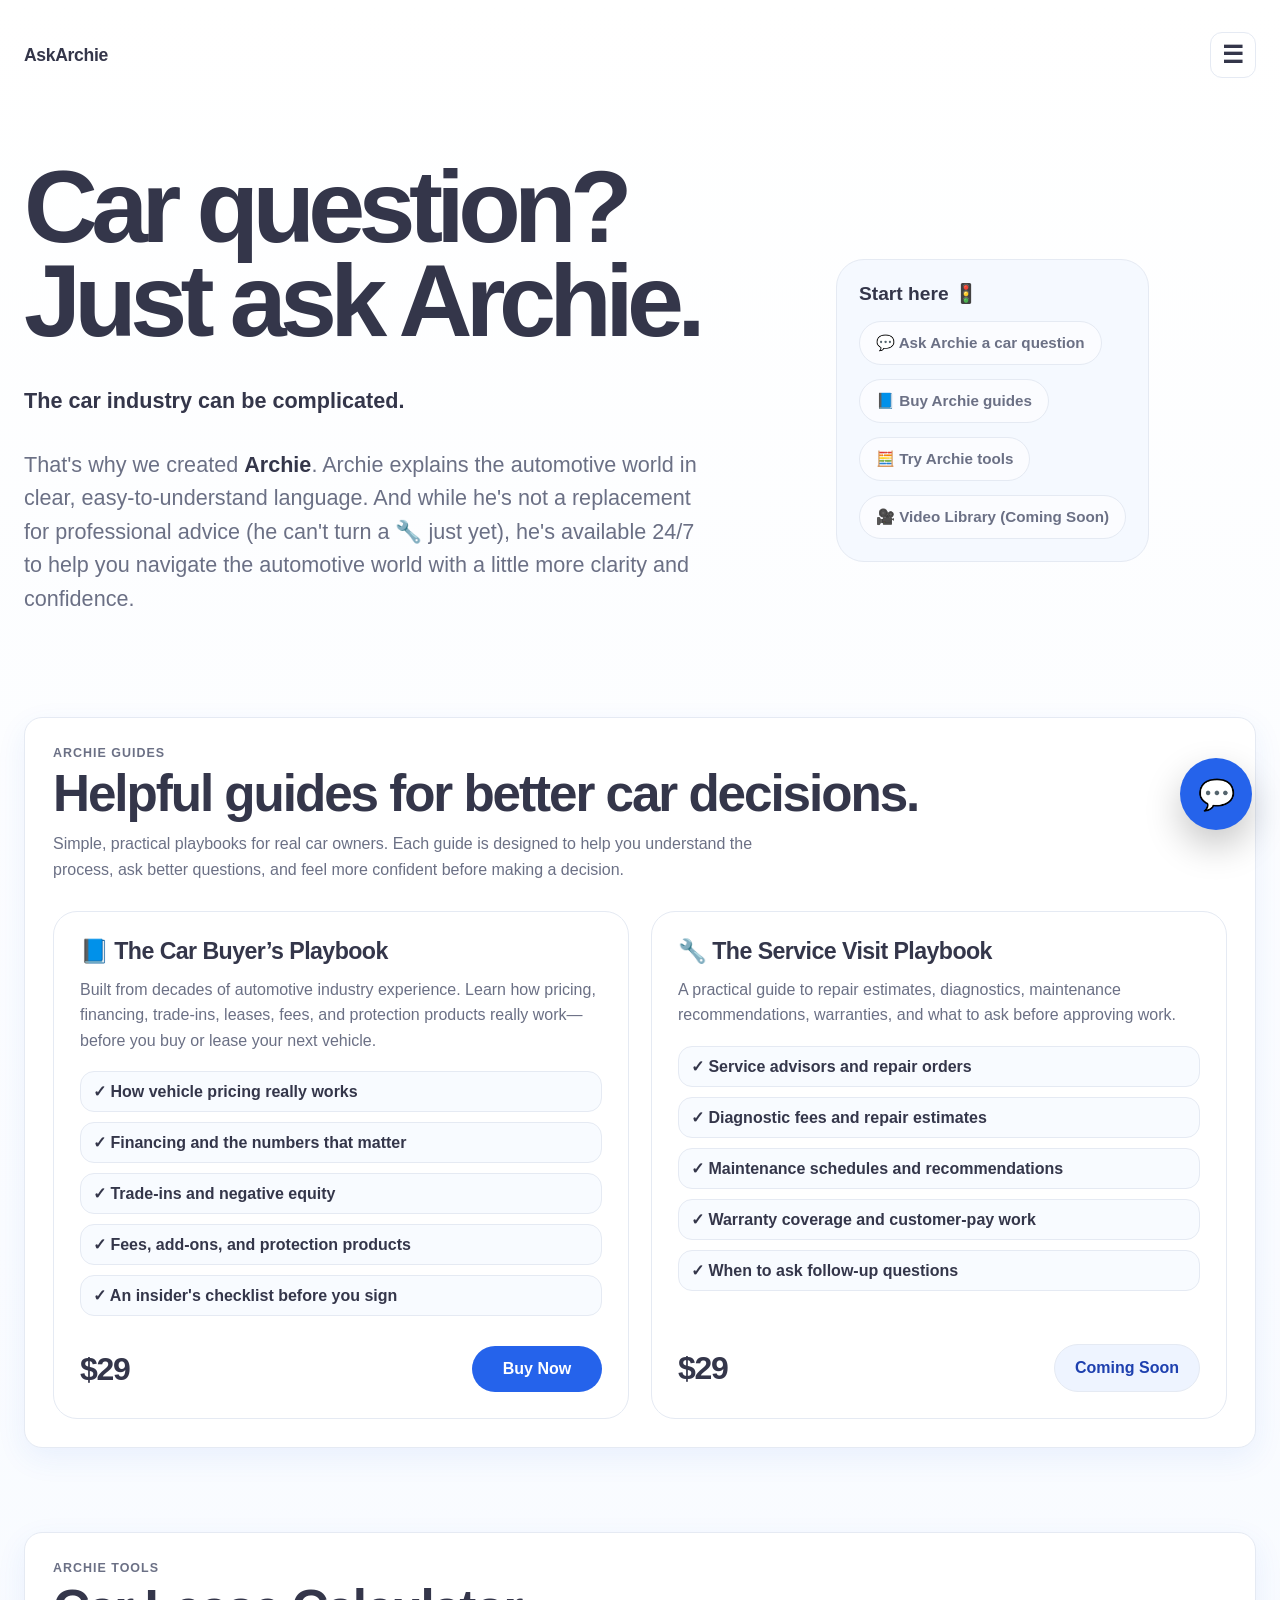
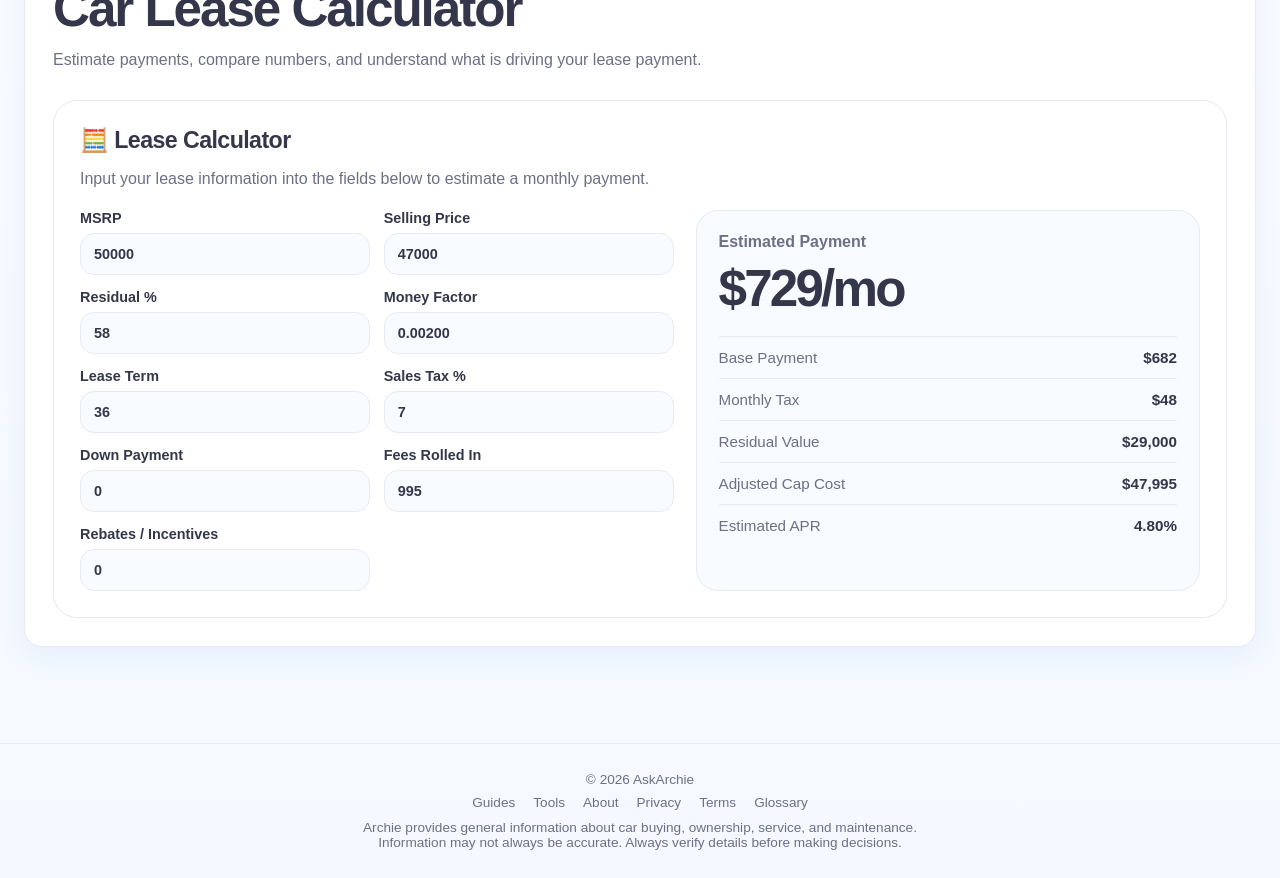
==== Index.html @ 83a1d6bc "Update Index.html removed Archie's opinion about the lease" ====
<!DOCTYPE html>
<html lang="en">
<head>
  <!-- Google tag (gtag.js) -->
  <script async src="https://www.googletagmanager.com/gtag/js?id=G-KPCD6GPLFM"></script>
  <script>
    window.dataLayer = window.dataLayer || [];
    function gtag(){dataLayer.push(arguments);}
    gtag('js', new Date());
    gtag('config', 'G-KPCD6GPLFM');
  </script>

  <meta charset="UTF-8" />
  <meta name="viewport" content="width=device-width, initial-scale=1.0" />

  <title>Ask Archie — Car Questions, Answered Clearly</title>
  <link rel="icon" type="image/png" href="/favicon.png">
  <link rel="apple-touch-icon" href="/favicon.png">

  <meta name="description" content="Ask Archie helps people buy, service, and own cars with more clarity. Plain-English car guides, practical tools, and helpful answers for everyday car owners." />
  <meta name="robots" content="index, follow" />

  <meta property="og:title" content="Car Question? Just ask Archie." />
  <meta property="og:description" content="Car Question? Just ask Archie." />
  <meta property="og:type" content="website" />
  <meta property="og:url" content="https://justaskarchie.com" />
  <meta property="og:image" content="https://justaskarchie.com/archie-avatar.png" />

  <meta name="twitter:card" content="summary_large_image" />

  <script async src="https://pagead2.googlesyndication.com/pagead/js/adsbygoogle.js?client=ca-pub-9681458599196348"
    crossorigin="anonymous"></script>

  <style>
    :root {
      --bg: #F5F9FF;
      --card: #FFFFFF;
      --text: #34364A;
      --muted: #6B7085;
      --line: #E5EAF3;
      --accent: #2563EB;
      --accentText: #FFFFFF;
      --archie-navy: #2563EB;
      --archie-navy-dark: #1E40AF;
      --bubble-gray: #F2F6FC;
      --shadow: 0 10px 30px rgba(37, 99, 235, 0.08);
      --radius: 18px;
      --max: 1380px;
    }

    * {
      box-sizing: border-box;
    }

    html {
      scroll-behavior: smooth;
      min-height: 100%;
    }

    body {
      margin: 0;
      min-height: 100vh;
      display: flex;
      flex-direction: column;
      font-family: -apple-system, BlinkMacSystemFont, "Segoe UI", Roboto, Helvetica, Arial, sans-serif;
      color: var(--text);
      background: linear-gradient(180deg, #ffffff 0%, #F5F9FF 100%);
    }

    main {
      flex: 1;
    }

    .wrap {
      max-width: var(--max);
      margin: 0 auto;
      padding: 24px;
    }

    header {
      position: relative;
      display: flex;
      align-items: center;
      justify-content: space-between;
      padding: 8px 0 28px;
    }

    .brand {
      font-weight: 800;
      font-size: 1.1rem;
      letter-spacing: -0.02em;
    }

    .hamburger {
      border: 1px solid var(--line);
      background: #ffffff;
      color: var(--text);
      width: 46px;
      height: 46px;
      border-radius: 12px;
      font-size: 24px;
      font-weight: 700;
      cursor: pointer;
      display: flex;
      align-items: center;
      justify-content: center;
      padding: 0;
    }

    .hamburger:hover {
      background: #F2F6FC;
    }

    .mobile-menu {
      position: absolute;
      top: 64px;
      right: 0;
      background: #ffffff;
      border: 1px solid var(--line);
      border-radius: 18px;
      box-shadow: var(--shadow);
      padding: 10px;
      min-width: 210px;
      display: none;
      z-index: 1000;
    }

    .mobile-menu.open {
      display: grid;
      gap: 4px;
    }

    .mobile-menu a,
    .mobile-menu button {
      text-decoration: none;
      color: var(--text);
      padding: 12px 14px;
      border-radius: 12px;
      font-weight: 700;
      background: transparent;
      border: none;
      text-align: left;
      cursor: pointer;
      font: inherit;
    }

    .mobile-menu a:hover,
    .mobile-menu button:hover {
      background: #F2F6FC;
      transform: none;
    }

    .hero {
      display: grid;
      grid-template-columns: 1fr 420px;
      gap: 80px;
      align-items: start;
      padding: 54px 0 72px;
    }

    .hero-copy {
      max-width: 980px;
      display: flex;
      flex-direction: column;
      gap: 12px;
    }

    .hero-copy h1 {
      font-size: clamp(3.2rem, 8vw, 6.8rem);
      line-height: 0.92;
      letter-spacing: -0.065em;
      margin: 0 0 24px;
    }

    .hero-copy p {
      font-size: clamp(1.05rem, 2vw, 1.35rem);
      line-height: 1.55;
      color: var(--muted);
      max-width: 690px;
      margin: 0 0 18px;
    }

    .hero-copy strong {
      color: var(--text);
    }

    .hero-action-card {
      margin-top: 28px;
      padding: 22px;
      border: 1px solid var(--line);
      border-radius: 28px;
      background: #F5F9FF;
      width: fit-content;
      max-width: 100%;
      align-self: center;
    }

    .hero-actions-title {
      margin: 0 0 16px;
      font-size: 1.2rem;
      font-weight: 700;
      color: var(--text);
    }

    .hero-actions {
      display: flex;
      flex-direction: column;
      gap: 14px;
      align-items: flex-start;
    }

    .hero-note {
      margin-top: 0;
      display: inline-flex;
      align-items: center;
      gap: 10px;
      padding: 12px 16px;
      border: 1px solid var(--line);
      border-radius: 999px;
      background: rgba(255,255,255,0.6);
      color: var(--muted);
      font-weight: 700;
      font-size: 0.95rem;
      text-decoration: none;
      width: fit-content;
      max-width: 100%;
    }

    .hero-note:hover {
      transform: translateY(-1px);
    }

    button {
      appearance: none;
      border: none;
      border-radius: 999px;
      padding: 14px 20px;
      font: inherit;
      font-weight: 700;
      cursor: pointer;
      transition: transform 0.15s ease, opacity 0.15s ease;
    }

    button:hover {
      transform: translateY(-1px);
    }

    button:disabled {
      opacity: 0.6;
      cursor: not-allowed;
      transform: none;
    }

    input,
    textarea {
      font: inherit;
    }

    .primary {
      background: var(--accent);
      color: var(--accentText);
    }

    .card {
      background: var(--card);
      border: 1px solid var(--line);
      border-radius: var(--radius);
      box-shadow: var(--shadow);
    }

    .guides-section,
    .tools-section {
      scroll-margin-top: 28px;
      padding: 12px 0 72px;
    }

    .guides-card,
    .tools-card {
      padding: 28px;
    }

    .section-header {
      margin-bottom: 28px;
    }

    .eyebrow {
      font-size: 0.78rem;
      font-weight: 800;
      letter-spacing: 0.08em;
      text-transform: uppercase;
      color: var(--muted);
      margin: 0 0 8px;
    }

    .section-title {
      font-size: clamp(2rem, 4vw, 3.2rem);
      line-height: 1;
      letter-spacing: -0.04em;
      margin: 0 0 12px;
    }

    .section-subtitle {
      color: var(--muted);
      line-height: 1.6;
      max-width: 760px;
      margin: 0;
    }

    .guide-grid {
      display: grid;
      grid-template-columns: repeat(2, minmax(0, 1fr));
      gap: 22px;
    }

    .guide-card {
      border: 1px solid var(--line);
      border-radius: 24px;
      padding: 26px;
      background: #ffffff;
      display: flex;
      flex-direction: column;
      min-height: 100%;
    }

    .guide-card h3 {
      margin: 0 0 12px;
      font-size: 1.45rem;
      letter-spacing: -0.025em;
    }

    .guide-card p {
      color: var(--muted);
      line-height: 1.6;
      margin: 0 0 18px;
    }

    .guide-card ul {
      list-style: none;
      padding: 0;
      margin: 0 0 22px;
      display: grid;
      gap: 10px;
      color: var(--text);
      font-weight: 650;
    }

    .guide-card li {
      background: #F8FBFF;
      border: 1px solid var(--line);
      border-radius: 14px;
      padding: 10px 12px;
    }

    .guide-footer {
      margin-top: auto;
      display: flex;
      align-items: center;
      justify-content: space-between;
      gap: 16px;
      flex-wrap: wrap;
      padding-top: 8px;
    }

    .guide-price {
      font-size: 2rem;
      font-weight: 900;
      letter-spacing: -0.04em;
      color: var(--text);
    }

    .guide-button {
      display: inline-flex;
      align-items: center;
      justify-content: center;
      text-decoration: none;
      padding: 14px 20px;
      border-radius: 999px;
      font-weight: 800;
      background: var(--accent);
      color: #ffffff;
      min-width: 130px;
    }

    .guide-button.secondary {
      background: #EEF4FF;
      color: var(--archie-navy-dark);
      border: 1px solid var(--line);
    }

.tools-grid {
  display: grid;
  grid-template-columns: 1fr;
  gap: 24px;
  align-items: stretch;
}

    .calculator-card,
    .tool-list-card {
      border: 1px solid var(--line);
      border-radius: 24px;
      background: #ffffff;
      padding: 26px;
    }

    .calculator-card h3,
    .tool-list-card h3 {
      margin: 0 0 12px;
      font-size: 1.45rem;
      letter-spacing: -0.025em;
    }

    .calculator-card p,
    .tool-list-card p {
      color: var(--muted);
      line-height: 1.6;
      margin: 0 0 18px;
    }

    .lease-calculator-layout {
      display: grid;
      grid-template-columns: 1fr 0.85fr;
      gap: 22px;
    }

    .lease-inputs {
      display: grid;
      grid-template-columns: repeat(2, minmax(0, 1fr));
      gap: 14px;
    }

    .lease-inputs label {
      font-size: 0.9rem;
      font-weight: 750;
      color: var(--text);
    }

    .lease-inputs input {
      width: 100%;
      margin-top: 7px;
      padding: 12px 13px;
      border: 1px solid var(--line);
      border-radius: 14px;
      color: var(--text);
      background: #F8FBFF;
      outline: none;
    }

    .lease-inputs input:focus {
      border-color: var(--accent);
      background: #ffffff;
    }

    .calculate-button {
      grid-column: span 2;
      background: var(--accent);
      color: #ffffff;
      margin-top: 4px;
    }

    .lease-results {
      border: 1px solid var(--line);
      border-radius: 22px;
      background: #F8FBFF;
      padding: 22px;
      display: flex;
      flex-direction: column;
    }

    .lease-results h4 {
      margin: 0 0 8px;
      font-size: 1rem;
      color: var(--muted);
    }

    .big-number {
      font-size: clamp(2.2rem, 4vw, 3.4rem);
      font-weight: 900;
      letter-spacing: -0.055em;
      color: var(--text);
      margin-bottom: 18px;
    }

    .result-row {
      display: flex;
      justify-content: space-between;
      gap: 16px;
      border-top: 1px solid var(--line);
      padding: 12px 0;
      color: var(--muted);
      font-size: 0.95rem;
    }

    .result-row strong {
      color: var(--text);
      white-space: nowrap;
    }

    .archie-take {
      margin-top: auto;
      padding: 16px;
      border-radius: 18px;
      background: #EEF4FF;
      color: var(--archie-navy-dark);
      line-height: 1.5;
      font-size: 0.95rem;
    }

    .tool-list {
      display: grid;
      gap: 12px;
      margin-top: 18px;
    }

    .tool-item {
      border: 1px solid var(--line);
      background: #F8FBFF;
      border-radius: 16px;
      padding: 14px 16px;
    }

    .tool-item strong {
      display: block;
      margin-bottom: 4px;
    }

    .tool-item span {
      color: var(--muted);
      font-size: 0.92rem;
    }

    .chat-bubble {
      position: fixed;
      right: 28px;
      bottom: 70px;
      width: 72px;
      height: 72px;
      border-radius: 50%;
      background: var(--archie-navy);
      color: #ffffff;
      font-size: 30px;
      box-shadow: 0 16px 36px rgba(0,0,0,0.22);
      z-index: 900;
      display: flex;
      align-items: center;
      justify-content: center;
      padding: 0;
    }

    .chat-bubble:hover {
      transform: translateY(-3px);
    }

    .chat-shell {
      position: fixed;
      right: 28px;
      bottom: 112px;
      width: min(420px, calc(100vw - 36px));
      height: min(560px, calc(100vh - 140px));
      background: #ffffff;
      border-radius: 28px;
      box-shadow: 0 24px 70px rgba(0,0,0,0.26);
      border: 1px solid rgba(0,0,0,0.08);
      overflow: hidden;
      display: none;
      flex-direction: column;
      z-index: 1000;
    }

    .chat-shell.open {
      display: flex;
    }

    .chat-header {
      background: var(--archie-navy);
      color: #ffffff;
      padding: 22px;
      display: flex;
      align-items: center;
      gap: 14px;
    }

    .chat-avatar {
      width: 46px;
      height: 46px;
      border-radius: 50%;
      background: #ffffff;
      color: #000000;
      display: flex;
      align-items: center;
      justify-content: center;
      font-weight: 900;
      font-size: 1.35rem;
      flex-shrink: 0;
      overflow: hidden;
    }

    .chat-avatar img {
      width: 100%;
      height: 100%;
      object-fit: cover;
    }

    .chat-title-wrap {
      flex: 1;
      min-width: 0;
    }

    .chat-title {
      font-size: 1.05rem;
      font-weight: 800;
      line-height: 1.2;
    }

    .chat-subtitle {
      font-size: 0.82rem;
      color: rgba(255,255,255,0.72);
      margin-top: 2px;
    }

    .chat-close {
      width: 38px;
      height: 38px;
      padding: 0;
      border-radius: 50%;
      background: transparent;
      color: rgba(255,255,255,0.76);
      font-size: 28px;
      line-height: 1;
    }

    .chat-close:hover {
      background: rgba(255,255,255,0.1);
      transform: none;
    }

    .chat-messages {
      flex: 1;
      padding: 22px;
      overflow-y: auto;
      background: #ffffff;
      display: flex;
      flex-direction: column;
      gap: 12px;
    }

    .message {
      max-width: 86%;
      padding: 13px 16px;
      border-radius: 22px;
      line-height: 1.45;
      font-size: 0.98rem;
      white-space: pre-wrap;
      word-wrap: break-word;
    }

    .message.archie {
      align-self: flex-start;
      background: var(--bubble-gray);
      color: #27272a;
      border-bottom-left-radius: 8px;
      text-align: left;
    }

    .message.user {
      align-self: flex-end;
      background: var(--accent);
      color: #ffffff;
      border-bottom-right-radius: 8px;
    }

    .typing {
      display: inline-flex;
      gap: 4px;
      align-items: center;
    }

    .typing span {
      width: 7px;
      height: 7px;
      border-radius: 50%;
      background: #8a8a8a;
      display: inline-block;
      animation: typing 1s infinite ease-in-out;
    }

    .typing span:nth-child(2) {
      animation-delay: 0.15s;
    }

    .typing span:nth-child(3) {
      animation-delay: 0.3s;
    }

    @keyframes typing {
      0%, 80%, 100% {
        opacity: 0.35;
        transform: translateY(0);
      }
      40% {
        opacity: 1;
        transform: translateY(-3px);
      }
    }

    .chat-disclaimer {
      margin: 0 18px 10px;
      padding: 11px 14px;
      border-radius: 16px;
      background: #f7f7f8;
      color: var(--muted);
      font-size: 0.82rem;
      line-height: 1.35;
    }

    .chat-composer {
      padding: 0 18px 18px;
      background: #ffffff;
    }

    .chat-input-wrap {
      display: flex;
      align-items: center;
      gap: 10px;
      min-height: 58px;
      border: 1px solid var(--line);
      border-radius: 999px;
      padding: 8px 8px 8px 18px;
      box-shadow: 0 4px 16px rgba(0,0,0,0.08);
    }

    .chat-input-wrap input {
      border: none;
      outline: none;
      flex: 1;
      min-width: 0;
      font-size: 1rem;
      color: var(--text);
    }

    .chat-input-wrap input::placeholder {
      color: #9ca3af;
    }

    .send-btn {
      width: 44px;
      height: 44px;
      padding: 0;
      background: var(--archie-navy);
      color: #ffffff;
      border-radius: 50%;
      flex-shrink: 0;
      display: flex;
      align-items: center;
      justify-content: center;
      font-size: 20px;
    }

    .send-btn:hover {
      transform: none;
      opacity: 0.9;
    }

    .footer {
      margin-top: auto;
      padding: 28px 24px;
      border-top: 1px solid var(--line);
      text-align: center;
      font-size: 0.85rem;
      color: var(--muted);
    }

    .footer-links {
      margin-top: 8px;
      display: flex;
      justify-content: center;
      gap: 18px;
      flex-wrap: wrap;
    }

    .footer-links a,
    .footer-links button {
      color: var(--muted);
      text-decoration: none;
      background: transparent;
      border: none;
      padding: 0;
      font: inherit;
      cursor: pointer;
    }

    .footer-links a:hover,
    .footer-links button:hover {
      text-decoration: underline;
      transform: none;
    }

    @media (max-width: 1100px) {
      .tools-grid,
      .lease-calculator-layout {
        grid-template-columns: 1fr;
      }
    }

    @media (max-width: 900px) {
      .hero {
        display: block;
      }

      .guide-grid {
        grid-template-columns: 1fr;
      }
    }

    @media (max-width: 640px) {
      .wrap {
        padding: 18px;
      }

      .hero {
        padding: 34px 0 54px;
      }

      .hero-copy h1 {
        max-width: 100%;
      }

      .hero-note {
        border-radius: 18px;
        align-items: flex-start;
      }

      .hero-action-card {
        width: 100%;
      }

      .mobile-menu {
        right: 0;
        left: auto;
        width: min(240px, calc(100vw - 36px));
      }

      .lease-inputs {
        grid-template-columns: 1fr;
      }

      .calculate-button {
        grid-column: span 1;
      }

      .chat-bubble {
        right: 18px;
        bottom: 70px;
        width: 64px;
        height: 64px;
        font-size: 28px;
      }

      .chat-shell {
        right: 0;
        bottom: 0;
        width: 100vw;
        height: 100dvh;
        max-height: none;
        border-radius: 0;
        border: none;
      }

      .chat-header {
        padding-top: max(18px, env(safe-area-inset-top));
      }

      .message {
        max-width: 90%;
      }

      .guides-card,
      .tools-card {
        padding: 22px;
      }

      .guide-footer {
        align-items: stretch;
      }

      .guide-button {
        width: 100%;
      }
    }
  </style>
</head>

<body>
  <main>
    <div class="wrap">
      <header>
        <div class="brand">AskArchie</div>

        <button class="hamburger" id="hamburgerBtn" type="button" aria-label="Open menu" aria-expanded="false">
          ☰
        </button>

        <nav class="mobile-menu" id="mobileMenu" aria-label="Main menu">
          <button id="guidesMenuBtn" type="button">Guides</button>
          <button id="toolsMenuBtn" type="button">Tools</button>
          <a href="/about.html">About</a>
          <a href="/glossary.html">Glossary</a>
        </nav>
      </header>

      <section class="hero">
        <div class="hero-copy">
          <h1>Car question?<br />Just ask Archie.</h1>

          <p>
            <strong>The car industry can be complicated.</strong>
          </p>

          <p>
            That's why we created <strong>Archie</strong>. Archie explains the automotive world in clear, easy-to-understand language. And while he's not a replacement for professional advice (he can't turn a 🔧 just yet), he's available 24/7 to help you navigate the automotive world with a little more clarity and confidence.
          </p>
        </div>

        <div class="hero-action-card">
          <p class="hero-actions-title">
            <strong>Start here</strong> 🚦
          </p>

          <div class="hero-actions">
            <button class="hero-note" id="heroChatBtn" type="button">
              💬 Ask Archie a car question
            </button>

            <button class="hero-note" id="heroGuidesBtn" type="button">
              📘 Buy Archie guides
            </button>

            <button class="hero-note" id="heroToolsBtn" type="button">
              🧮 Try Archie tools
            </button>

            <button class="hero-note" type="button">
              🎥 Video Library (Coming Soon)
            </button>
          </div>
        </div>
      </section>

      <section class="guides-section" id="guides">
        <div class="card guides-card">
          <div class="section-header">
            <p class="eyebrow">Archie Guides</p>

            <h2 class="section-title">Helpful guides for better car decisions.</h2>

            <p class="section-subtitle">
              Simple, practical playbooks for real car owners. Each guide is designed to help you understand the process, ask better questions, and feel more confident before making a decision.
            </p>
          </div>

          <div class="guide-grid">
            <article class="guide-card">
              <h3>📘 The Car Buyer’s Playbook</h3>

              <p>
                Built from decades of automotive industry experience. Learn how pricing, financing, trade-ins, leases, fees, and protection products really work—before you buy or lease your next vehicle.
              </p>

              <ul>
                <li>✓ How vehicle pricing really works</li>
                <li>✓ Financing and the numbers that matter</li>
                <li>✓ Trade-ins and negative equity</li>
                <li>✓ Fees, add-ons, and protection products</li>
                <li>✓ An insider's checklist before you sign</li>
              </ul>

              <div class="guide-footer">
                <span class="guide-price">$29</span>
                <a href="#" class="guide-button">Buy Now</a>
              </div>
            </article>

            <article class="guide-card">
              <h3>🔧 The Service Visit Playbook</h3>

              <p>
                A practical guide to repair estimates, diagnostics, maintenance recommendations, warranties, and what to ask before approving work.
              </p>

              <ul>
                <li>✓ Service advisors and repair orders</li>
                <li>✓ Diagnostic fees and repair estimates</li>
                <li>✓ Maintenance schedules and recommendations</li>
                <li>✓ Warranty coverage and customer-pay work</li>
                <li>✓ When to ask follow-up questions</li>
              </ul>

              <div class="guide-footer">
                <span class="guide-price">$29</span>
                <a href="#" class="guide-button secondary">Coming Soon</a>
              </div>
            </article>
          </div>
        </div>
      </section>

      <section class="tools-section" id="tools">
        <div class="card tools-card">
          <div class="section-header">
            <p class="eyebrow">Archie Tools</p>

            <h2 class="section-title">Car Lease Calculator</h2>

            <p class="section-subtitle">
              Estimate payments, compare numbers, and understand what is driving your lease payment.
            </p>
          </div>

          <div class="tools-grid">
            <article class="calculator-card">
              <h3>🧮 Lease Calculator</h3>

              <p>
                Input your lease information into the fields below to estimate a monthly payment.
              </p>

              <div class="lease-calculator-layout">
                <div class="lease-inputs">
                  <label>
                    MSRP
                    <input id="msrp" type="number" value="50000">
                  </label>

                  <label>
                    Selling Price
                    <input id="sellingPrice" type="number" value="47000">
                  </label>

                  <label>
                    Residual %
                    <input id="residualPercent" type="number" value="58">
                  </label>

                  <label>
                    Money Factor
                    <input id="moneyFactor" type="number" step="0.00001" value="0.00200">
                  </label>

                  <label>
                    Lease Term
                    <input id="term" type="number" value="36">
                  </label>

                  <label>
                    Sales Tax %
                    <input id="taxRate" type="number" step="0.01" value="7">
                  </label>

                  <label>
                    Down Payment
                    <input id="downPayment" type="number" value="0">
                  </label>

                  <label>
                    Fees Rolled In
                    <input id="fees" type="number" value="995">
                  </label>

                  <label>
                    Rebates / Incentives
                    <input id="rebates" type="number" value="0">
                  </label>

                </div>

                <div class="lease-results">
                  <h4>Estimated Payment</h4>

                  <div class="big-number" id="monthlyPayment">$0/mo</div>

                  <div class="result-row">
                    <span>Base Payment</span>
                    <strong id="basePayment">$0</strong>
                  </div>

                  <div class="result-row">
                    <span>Monthly Tax</span>
                    <strong id="monthlyTax">$0</strong>
                  </div>

                  <div class="result-row">
                    <span>Residual Value</span>
                    <strong id="residualValue">$0</strong>
                  </div>

                  <div class="result-row">
                    <span>Adjusted Cap Cost</span>
                    <strong id="capCost">$0</strong>
                  </div>

                  <div class="result-row">
                    <span>Estimated APR</span>
                    <strong id="estimatedApr">0%</strong>
                  </div>

                
              </div>
</article>

          </div>
        </div>
      </section>
    </div>
  </main>

  <button class="chat-bubble" id="chatBubbleBtn" type="button" aria-label="Ask Archie">
    💬
  </button>

  <section class="chat-shell" id="chatShell" aria-hidden="true" aria-label="Ask Archie chat">
    <div class="chat-header">
      <div class="chat-avatar">
        <img src="/archie-avatar.png" alt="Archie">
      </div>

      <div class="chat-title-wrap">
        <div class="chat-title">Ask Archie</div>
        <div class="chat-subtitle">Car questions, answered clearly.</div>
      </div>

      <button class="chat-close" id="closeChatBtn" type="button" aria-label="Close chat">×</button>
    </div>

    <div class="chat-messages" id="chatMessages">
      <div class="message archie">
        👋 Hey, I’m Archie. How can I help?
      </div>
    </div>

    <div class="chat-disclaimer">
      Archie provides general information and can make mistakes. Check important details before making decisions.
    </div>

    <div class="chat-composer">
      <div class="chat-input-wrap">
        <input id="archieQuestion" type="text" placeholder="Ask me anything about cars..." autocomplete="off" />
        <button class="send-btn" id="archieAskBtn" type="button" aria-label="Send message">➜</button>
      </div>
    </div>
  </section>

  <footer class="footer">
    <div>© 2026 AskArchie</div>

    <div class="footer-links">
      <button id="footerGuidesBtn" type="button">Guides</button>
      <button id="footerToolsBtn" type="button">Tools</button>
      <a href="/about.html">About</a>
      <a href="/privacy.html">Privacy</a>
      <a href="/terms.html">Terms</a>
      <a href="/glossary.html">Glossary</a>
    </div>

    <div style="margin-top:10px; max-width:600px; margin-left:auto; margin-right:auto;">
      Archie provides general information about car buying, ownership, service, and maintenance.
      Information may not always be accurate. Always verify details before making decisions.
    </div>
  </footer>

  <script>
    const hamburgerBtn = document.getElementById('hamburgerBtn');
    const mobileMenu = document.getElementById('mobileMenu');

    const guidesMenuBtn = document.getElementById('guidesMenuBtn');
    const toolsMenuBtn = document.getElementById('toolsMenuBtn');
    const heroGuidesBtn = document.getElementById('heroGuidesBtn');
    const heroToolsBtn = document.getElementById('heroToolsBtn');
    const heroChatBtn = document.getElementById('heroChatBtn');
    const footerGuidesBtn = document.getElementById('footerGuidesBtn');
    const footerToolsBtn = document.getElementById('footerToolsBtn');

    const chatBubbleBtn = document.getElementById('chatBubbleBtn');
    const chatShell = document.getElementById('chatShell');
    const closeChatBtn = document.getElementById('closeChatBtn');
    const chatMessages = document.getElementById('chatMessages');
    const archieQuestion = document.getElementById('archieQuestion');
    const archieAskBtn = document.getElementById('archieAskBtn');

    const guidesSection = document.getElementById('guides');
    const toolsSection = document.getElementById('tools');

    let conversation = [];

    function openChat() {
      chatShell.classList.add('open');
      chatShell.setAttribute('aria-hidden', 'false');
      closeMobileMenu();
      setTimeout(() => archieQuestion.focus(), 100);
    }

    function closeChat() {
      chatShell.classList.remove('open');
      chatShell.setAttribute('aria-hidden', 'true');
    }

    function closeMobileMenu() {
      mobileMenu.classList.remove('open');
      hamburgerBtn.setAttribute('aria-expanded', 'false');
    }

    function showGuides() {
      closeMobileMenu();
      setTimeout(() => {
        guidesSection.scrollIntoView({ behavior: 'smooth', block: 'start' });
      }, 50);
    }

    function showTools() {
      closeMobileMenu();
      setTimeout(() => {
        toolsSection.scrollIntoView({ behavior: 'smooth', block: 'start' });
      }, 50);
    }

    function addMessage(sender, text) {
      const message = document.createElement('div');
      message.className = `message ${sender}`;
      message.textContent = text;
      chatMessages.appendChild(message);
      chatMessages.scrollTop = chatMessages.scrollHeight;
      return message;
    }

    function addTypingMessage() {
      const message = document.createElement('div');
      message.className = 'message archie';
      message.innerHTML = `
        <span class="typing" aria-label="Archie is typing">
          <span></span><span></span><span></span>
        </span>
      `;
      chatMessages.appendChild(message);
      chatMessages.scrollTop = chatMessages.scrollHeight;
      return message;
    }

    hamburgerBtn.addEventListener('click', () => {
      const isOpen = mobileMenu.classList.toggle('open');
      hamburgerBtn.setAttribute('aria-expanded', isOpen ? 'true' : 'false');
    });

    guidesMenuBtn.addEventListener('click', showGuides);
    toolsMenuBtn.addEventListener('click', showTools);
    heroGuidesBtn.addEventListener('click', showGuides);
    heroToolsBtn.addEventListener('click', showTools);
    footerGuidesBtn.addEventListener('click', showGuides);
    footerToolsBtn.addEventListener('click', showTools);

    heroChatBtn.addEventListener('click', openChat);
    chatBubbleBtn.addEventListener('click', openChat);
    closeChatBtn.addEventListener('click', closeChat);

    mobileMenu.querySelectorAll('a').forEach((link) => {
      link.addEventListener('click', closeMobileMenu);
    });

    document.addEventListener('click', (e) => {
      const clickedInsideMenu = mobileMenu.contains(e.target);
      const clickedHamburger = hamburgerBtn.contains(e.target);
      const clickedInsideChat = chatShell.contains(e.target);
      const clickedChatBubble = chatBubbleBtn.contains(e.target);

      if (!clickedInsideMenu && !clickedHamburger) {
        closeMobileMenu();
      }

      if (!clickedInsideChat && !clickedChatBubble && chatShell.classList.contains('open')) {
        closeChat();
      }
    });

    document.addEventListener('keydown', (e) => {
      if (e.key === 'Escape') {
        closeMobileMenu();
        closeChat();
      }
    });

    async function askArchie() {
      const question = archieQuestion.value.trim();

      if (!question) return;

      archieQuestion.value = '';
      archieAskBtn.disabled = true;

      addMessage('user', question);
      const typingMessage = addTypingMessage();

      try {
        const messages = conversation.length === 0
          ? [{ role: 'user', content: question }]
          : [...conversation, { role: 'user', content: question }];

        const response = await fetch('/.netlify/functions/analyze-deal', {
          method: 'POST',
          headers: { 'Content-Type': 'application/json' },
          body: JSON.stringify({ messages })
        });

        if (!response.ok) {
          throw new Error('Request failed');
        }

        const data = await response.json();
        const reply = data.reply || 'No response returned.';

        typingMessage.textContent = reply;

        conversation.push({ role: 'user', content: question });
        conversation.push({ role: 'assistant', content: reply });

        chatMessages.scrollTop = chatMessages.scrollHeight;
      } catch (error) {
        typingMessage.textContent = 'Archie is wired into the interface, but the backend response failed. Check that your Netlify function is deployed and your OpenAI key is set.';
      } finally {
        archieAskBtn.disabled = false;
        archieQuestion.focus();
      }
    }

    archieAskBtn.addEventListener('click', askArchie);

    archieQuestion.addEventListener('keydown', async (e) => {
      if (e.key === 'Enter') {
        e.preventDefault();
        await askArchie();
      }
    });

    function money(value) {
      return value.toLocaleString("en-US", {
        style: "currency",
        currency: "USD",
        maximumFractionDigits: 0
      });
    }

    function calculateLease() {
      const msrp = Number(document.getElementById("msrp").value) || 0;
      const sellingPrice = Number(document.getElementById("sellingPrice").value) || 0;
      const residualPercent = Number(document.getElementById("residualPercent").value) || 0;
      const moneyFactor = Number(document.getElementById("moneyFactor").value) || 0;
      const term = Number(document.getElementById("term").value) || 36;
      const taxRate = Number(document.getElementById("taxRate").value) / 100 || 0;
      const downPayment = Number(document.getElementById("downPayment").value) || 0;
      const fees = Number(document.getElementById("fees").value) || 0;
      const rebates = Number(document.getElementById("rebates").value) || 0;

      const residualValue = msrp * (residualPercent / 100);
      const adjustedCapCost = sellingPrice + fees - rebates - downPayment;

      const depreciationCharge = (adjustedCapCost - residualValue) / term;
      const financeCharge = (adjustedCapCost + residualValue) * moneyFactor;
      const basePayment = depreciationCharge + financeCharge;
      const monthlyTax = basePayment * taxRate;
      const monthlyPayment = basePayment + monthlyTax;
      const effectiveApr = moneyFactor * 2400;

      document.getElementById("monthlyPayment").textContent = money(monthlyPayment) + "/mo";
      document.getElementById("basePayment").textContent = money(basePayment);
      document.getElementById("monthlyTax").textContent = money(monthlyTax);
      document.getElementById("residualValue").textContent = money(residualValue);
      document.getElementById("capCost").textContent = money(adjustedCapCost);
      document.getElementById("estimatedApr").textContent = effectiveApr.toFixed(2) + "%";
    }

    [
      "msrp",
      "sellingPrice",
      "residualPercent",
      "moneyFactor",
      "term",
      "taxRate",
      "downPayment",
      "fees",
      "rebates"
    ].forEach((id) => {
      document.getElementById(id).addEventListener("input", calculateLease);
    });

    calculateLease();
  </script>
</body>
</html>
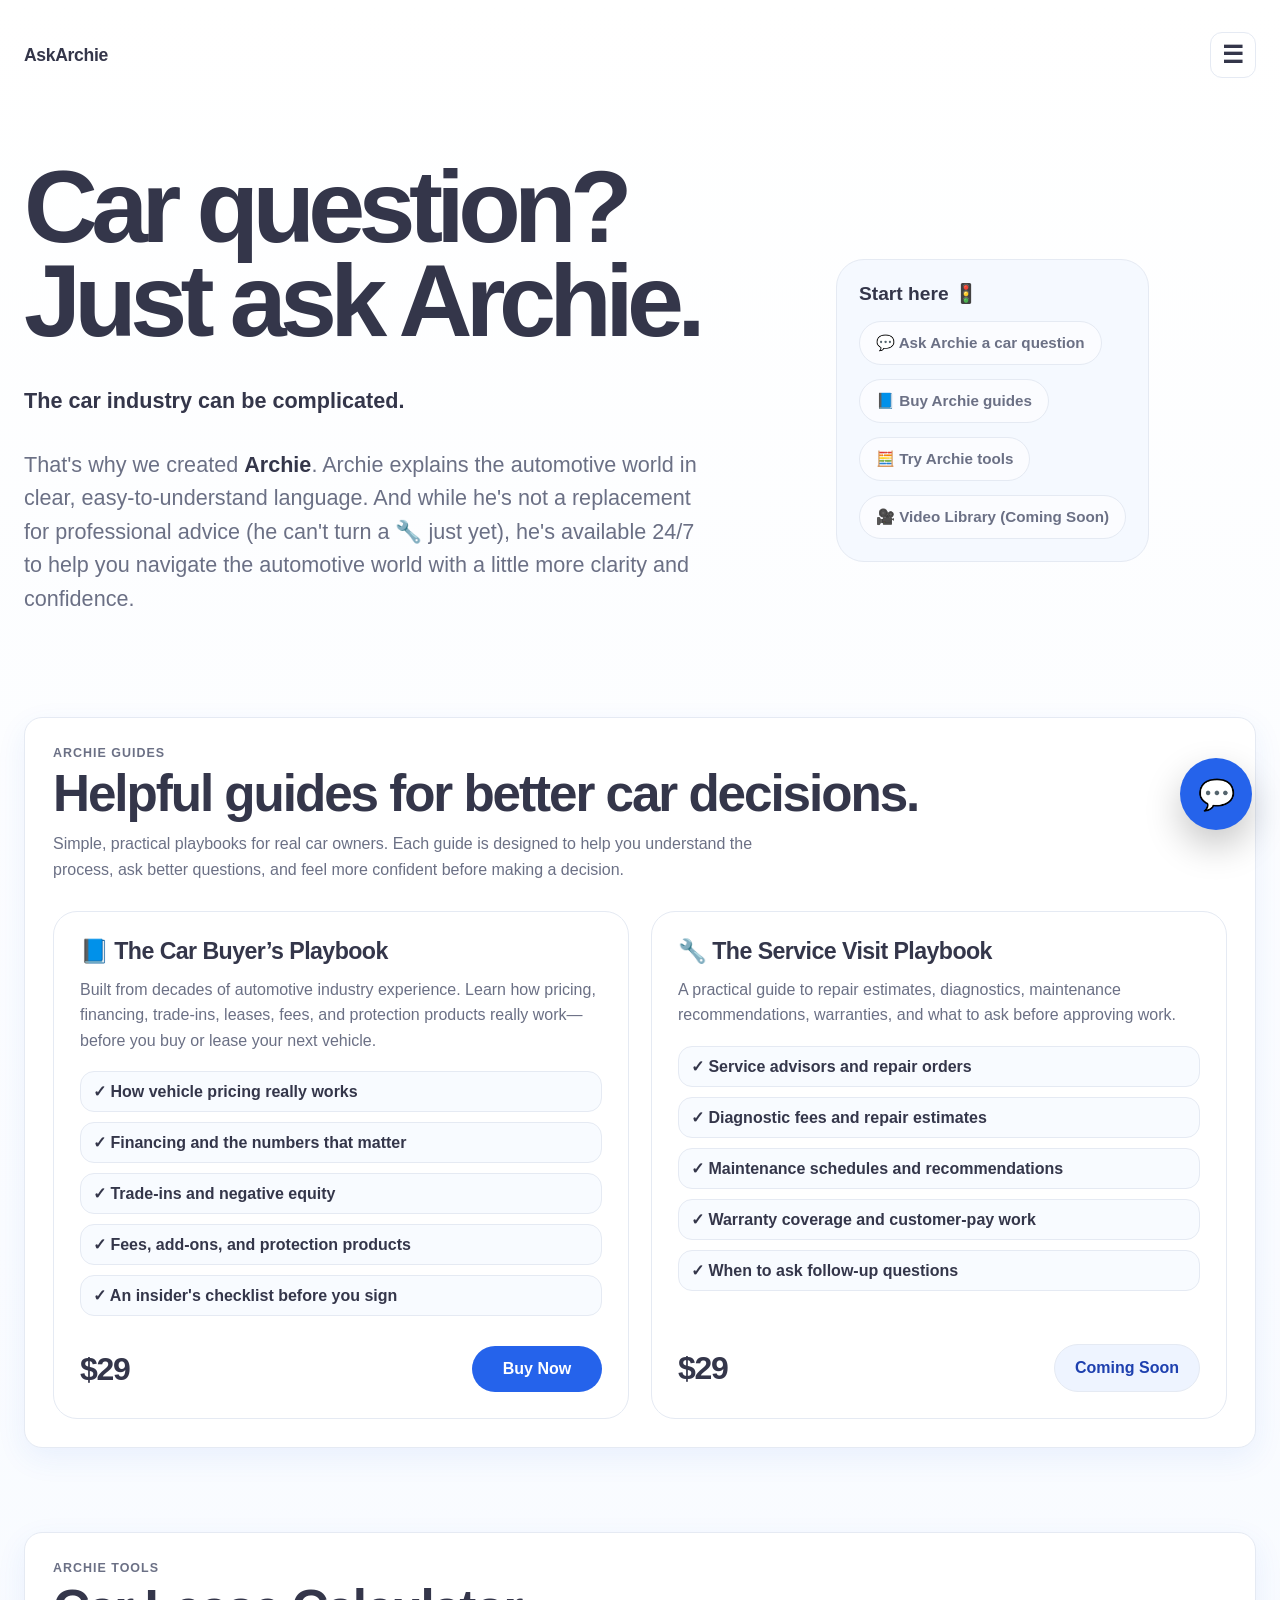
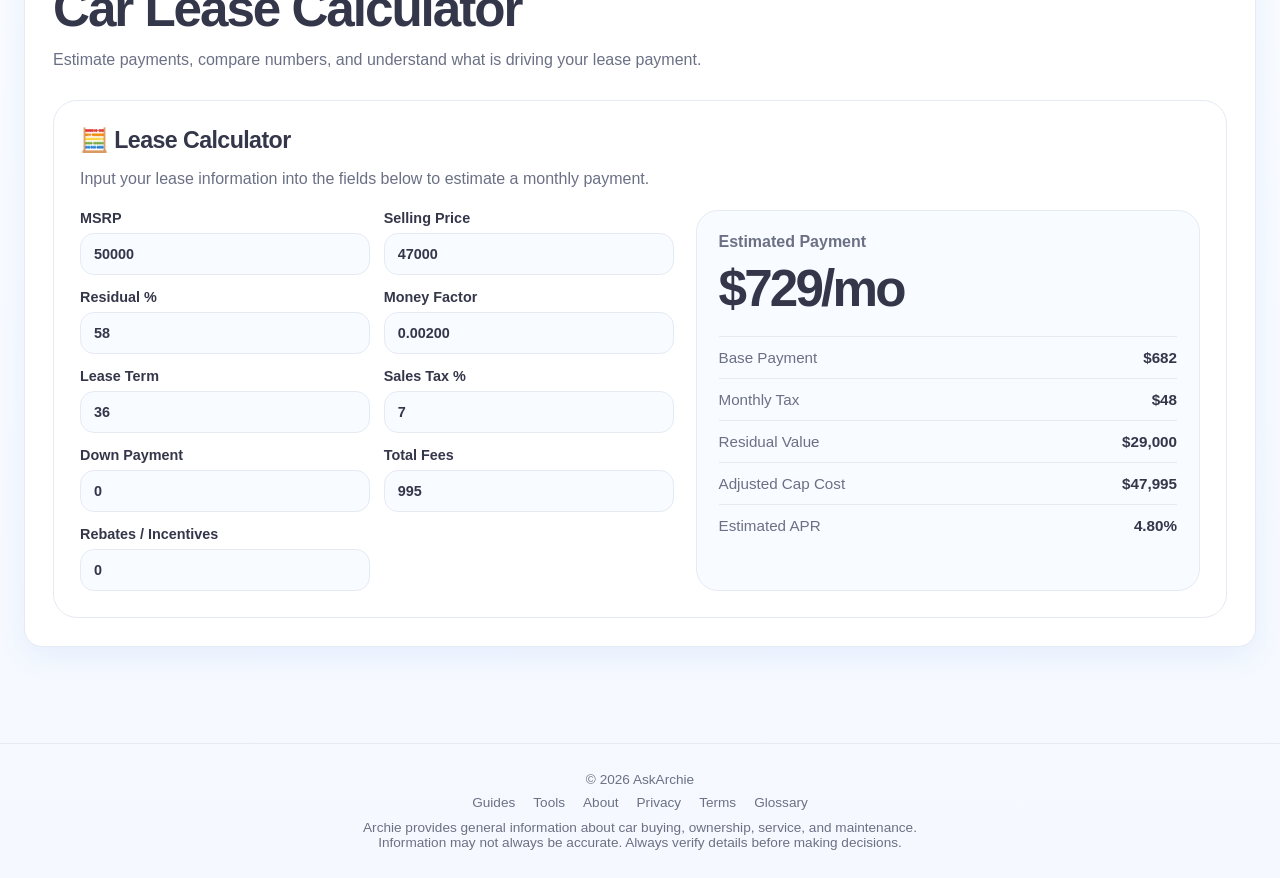
==== commit db9ccd3f: "Update Index.html" ====
--- a/Index.html
+++ b/Index.html
@@ -1061,7 +1061,7 @@
                   </label>
 
                   <label>
-                    Fees Rolled In
+                    Total Fees
                     <input id="fees" type="number" value="995">
                   </label>
 
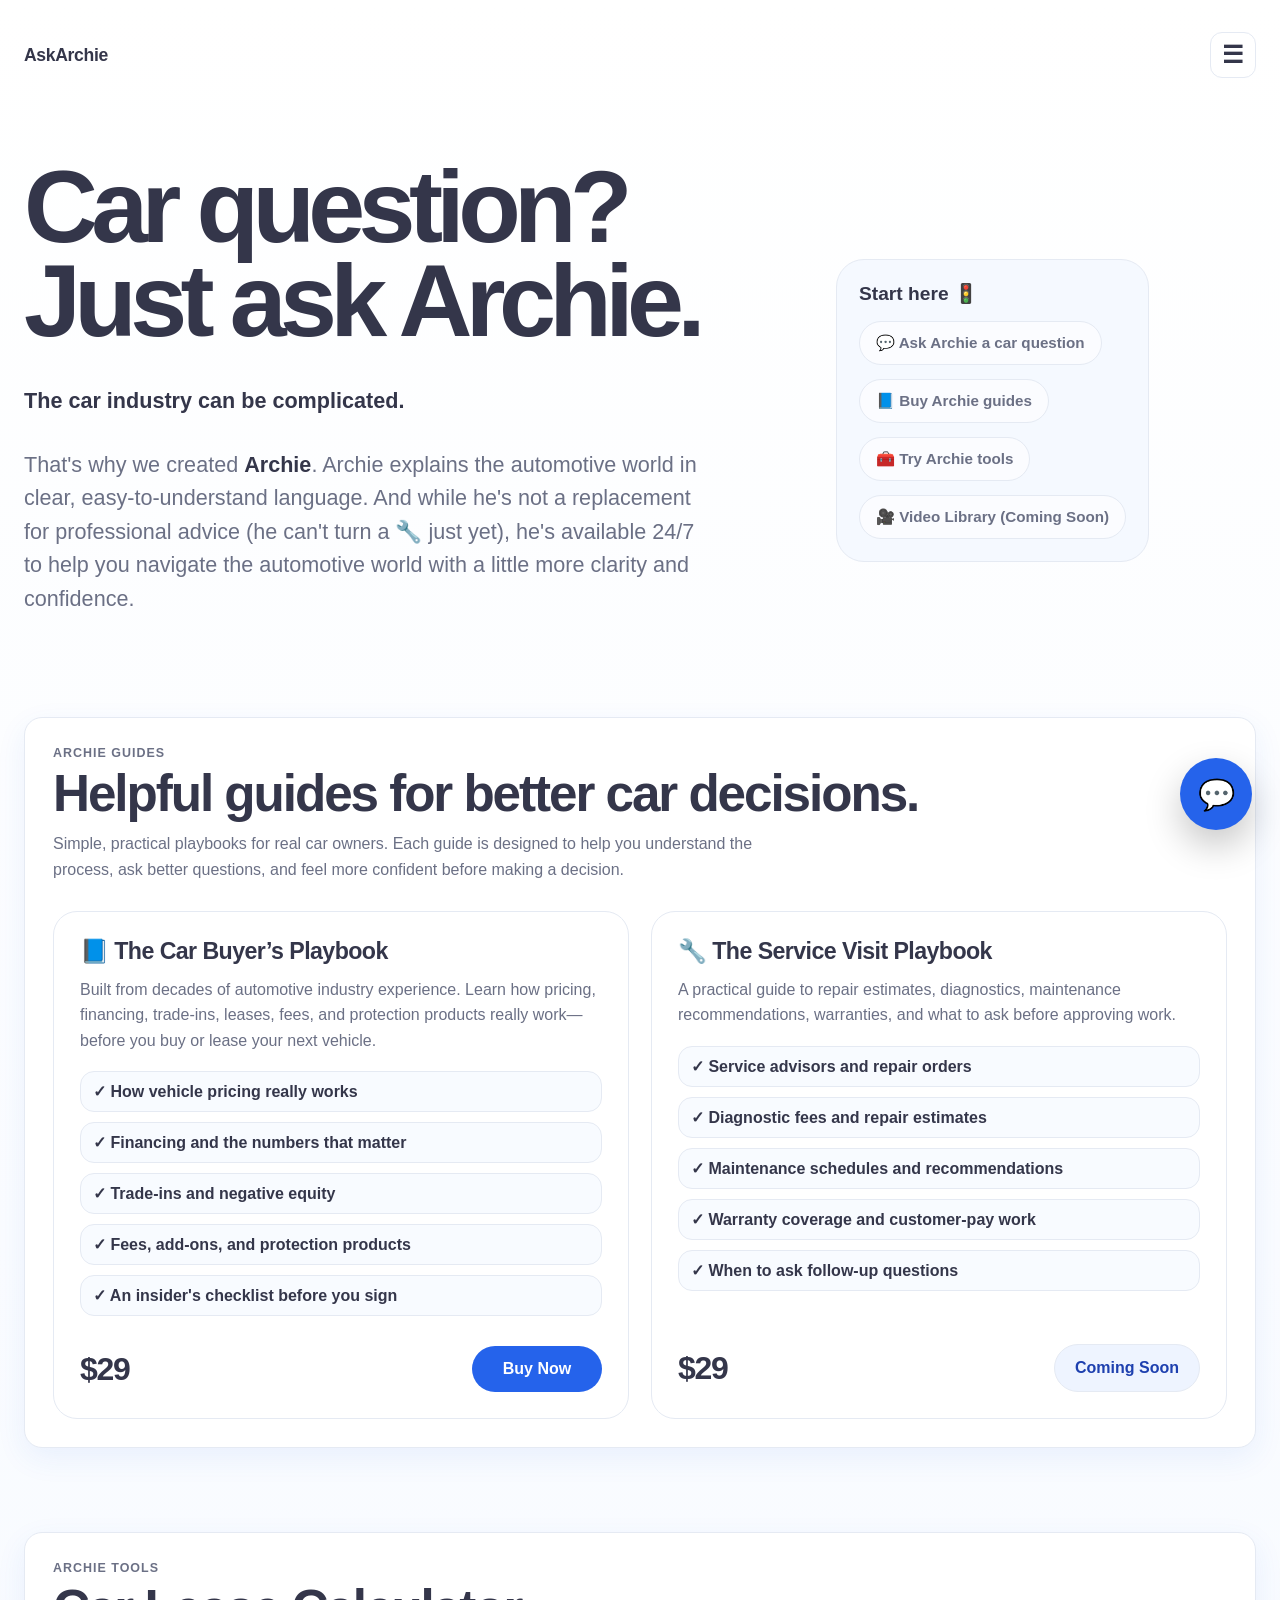
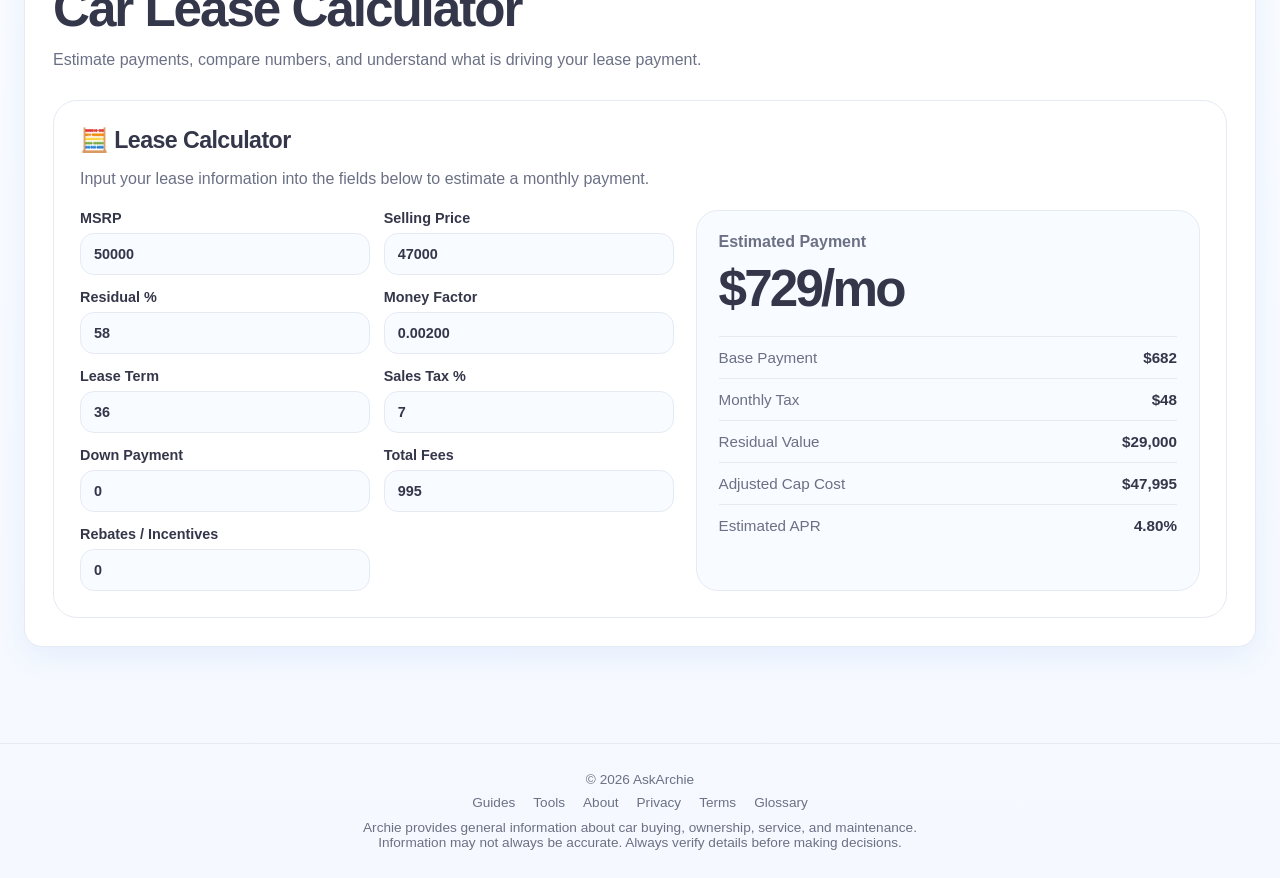
==== commit 39bd24cc: "Update Index.html" ====
--- a/Index.html
+++ b/Index.html
@@ -935,7 +935,7 @@
             </button>
 
             <button class="hero-note" id="heroToolsBtn" type="button">
-              🧮 Try Archie tools
+              🧰 Try Archie tools
             </button>
 
             <button class="hero-note" type="button">
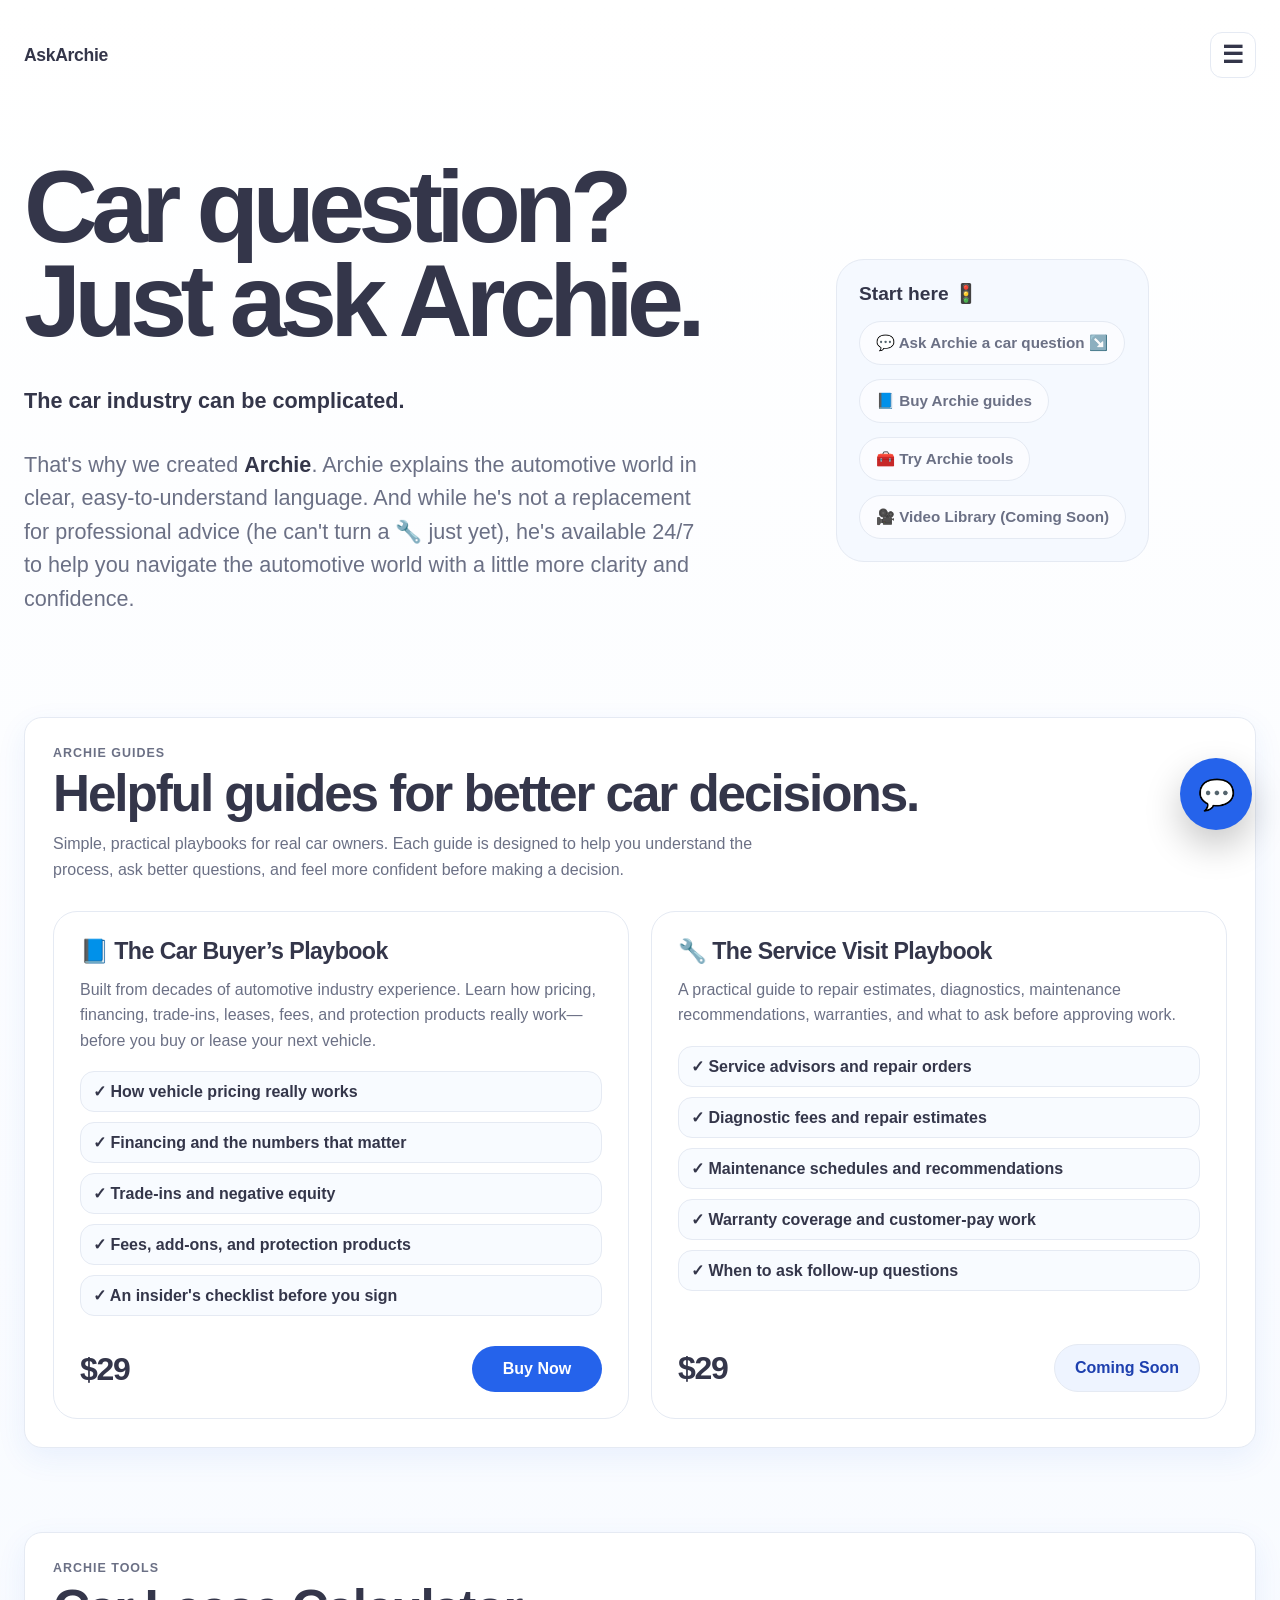
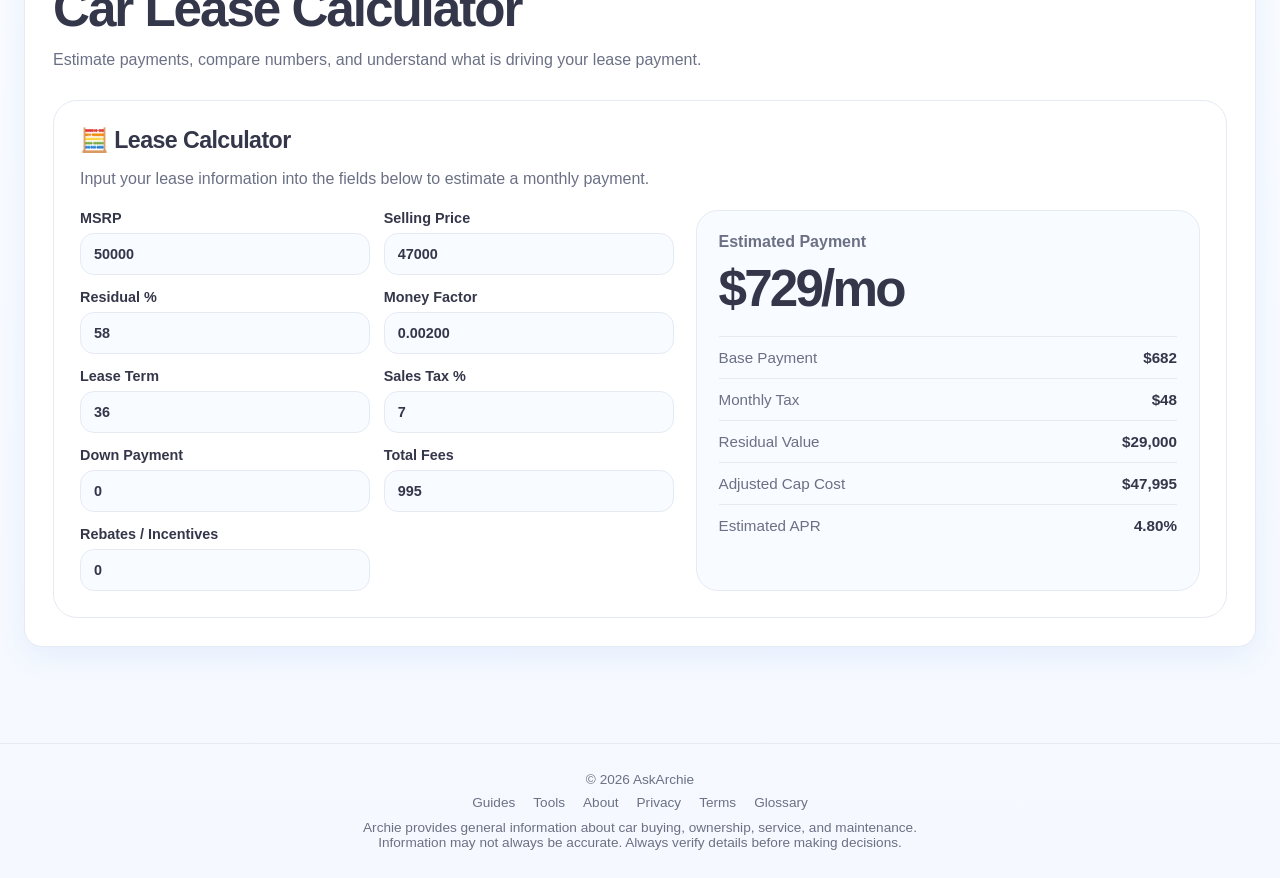
==== commit 38c6bc67: "Update Index.html" ====
--- a/Index.html
+++ b/Index.html
@@ -927,7 +927,7 @@
 
           <div class="hero-actions">
             <button class="hero-note" id="heroChatBtn" type="button">
-              💬 Ask Archie a car question
+              💬 Ask Archie a car question ↘️
             </button>
 
             <button class="hero-note" id="heroGuidesBtn" type="button">
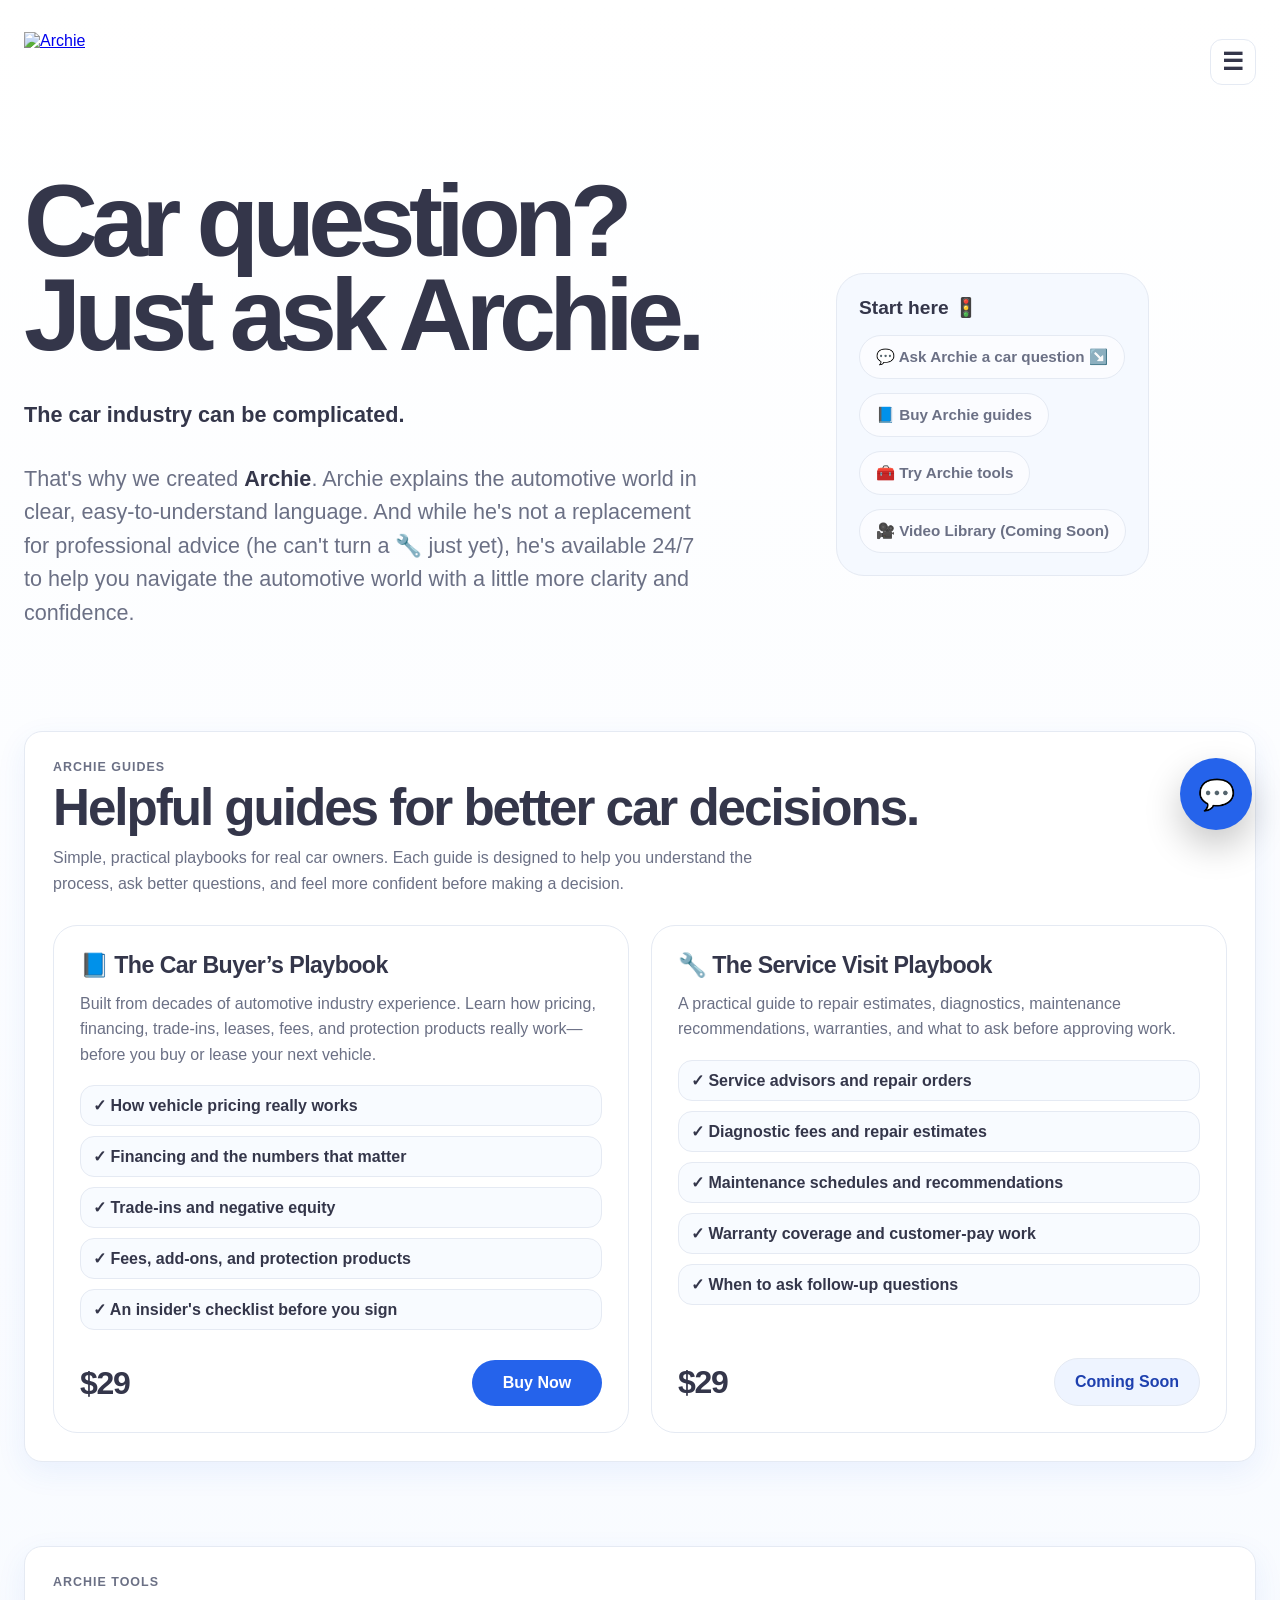
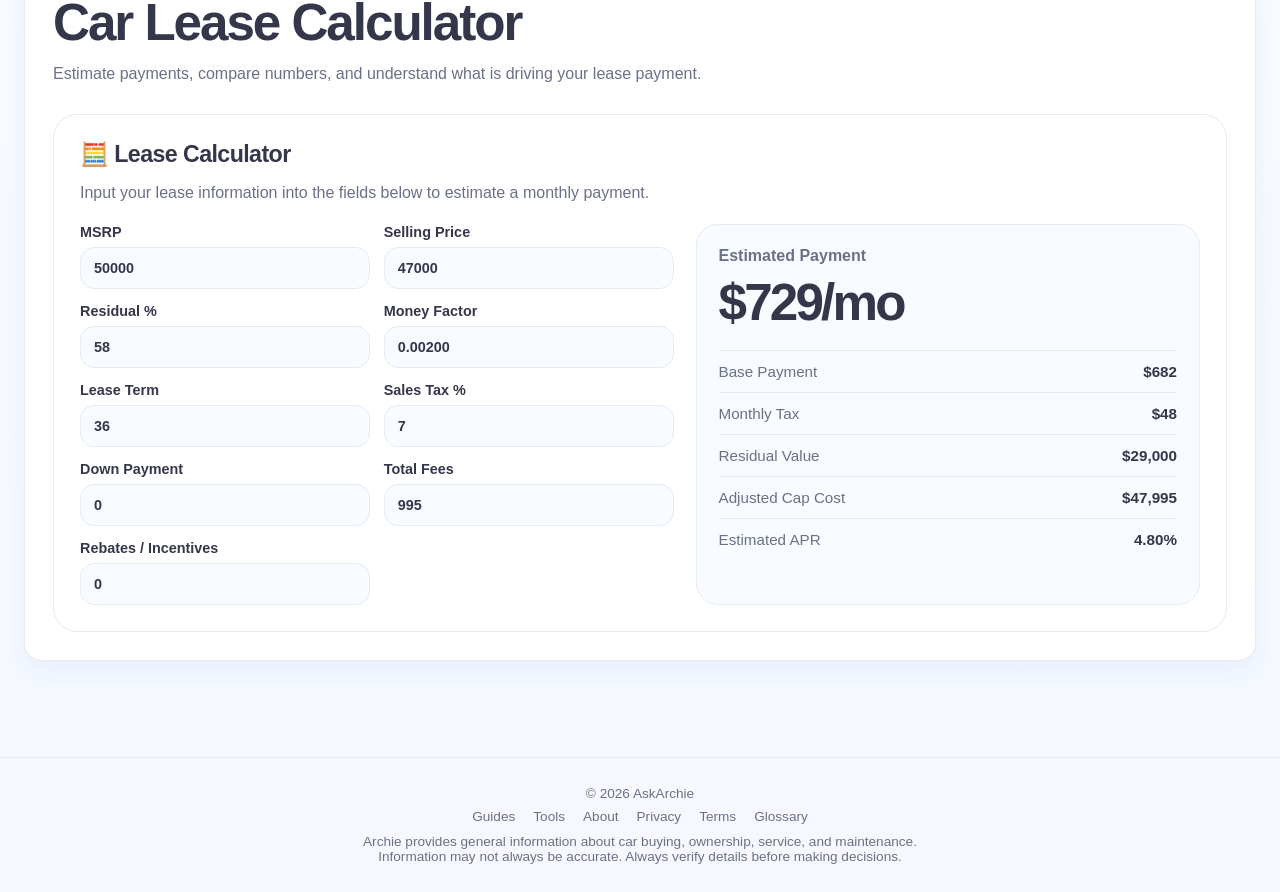
==== commit 7bd6acc8: "Update Index.html Added Archie logo" ====
--- a/Index.html
+++ b/Index.html
@@ -76,7 +76,13 @@
       margin: 0 auto;
       padding: 24px;
     }
-
+    
+.logo img {
+  height: 60px;
+  width: auto;
+  display: block;
+}
+    
     header {
       position: relative;
       display: flex;
@@ -893,7 +899,9 @@
   <main>
     <div class="wrap">
       <header>
-        <div class="brand">AskArchie</div>
+       <a href="/" class="logo">
+  <img src="Archie-avatar.png" alt="Archie">
+</a>
 
         <button class="hamburger" id="hamburgerBtn" type="button" aria-label="Open menu" aria-expanded="false">
           ☰
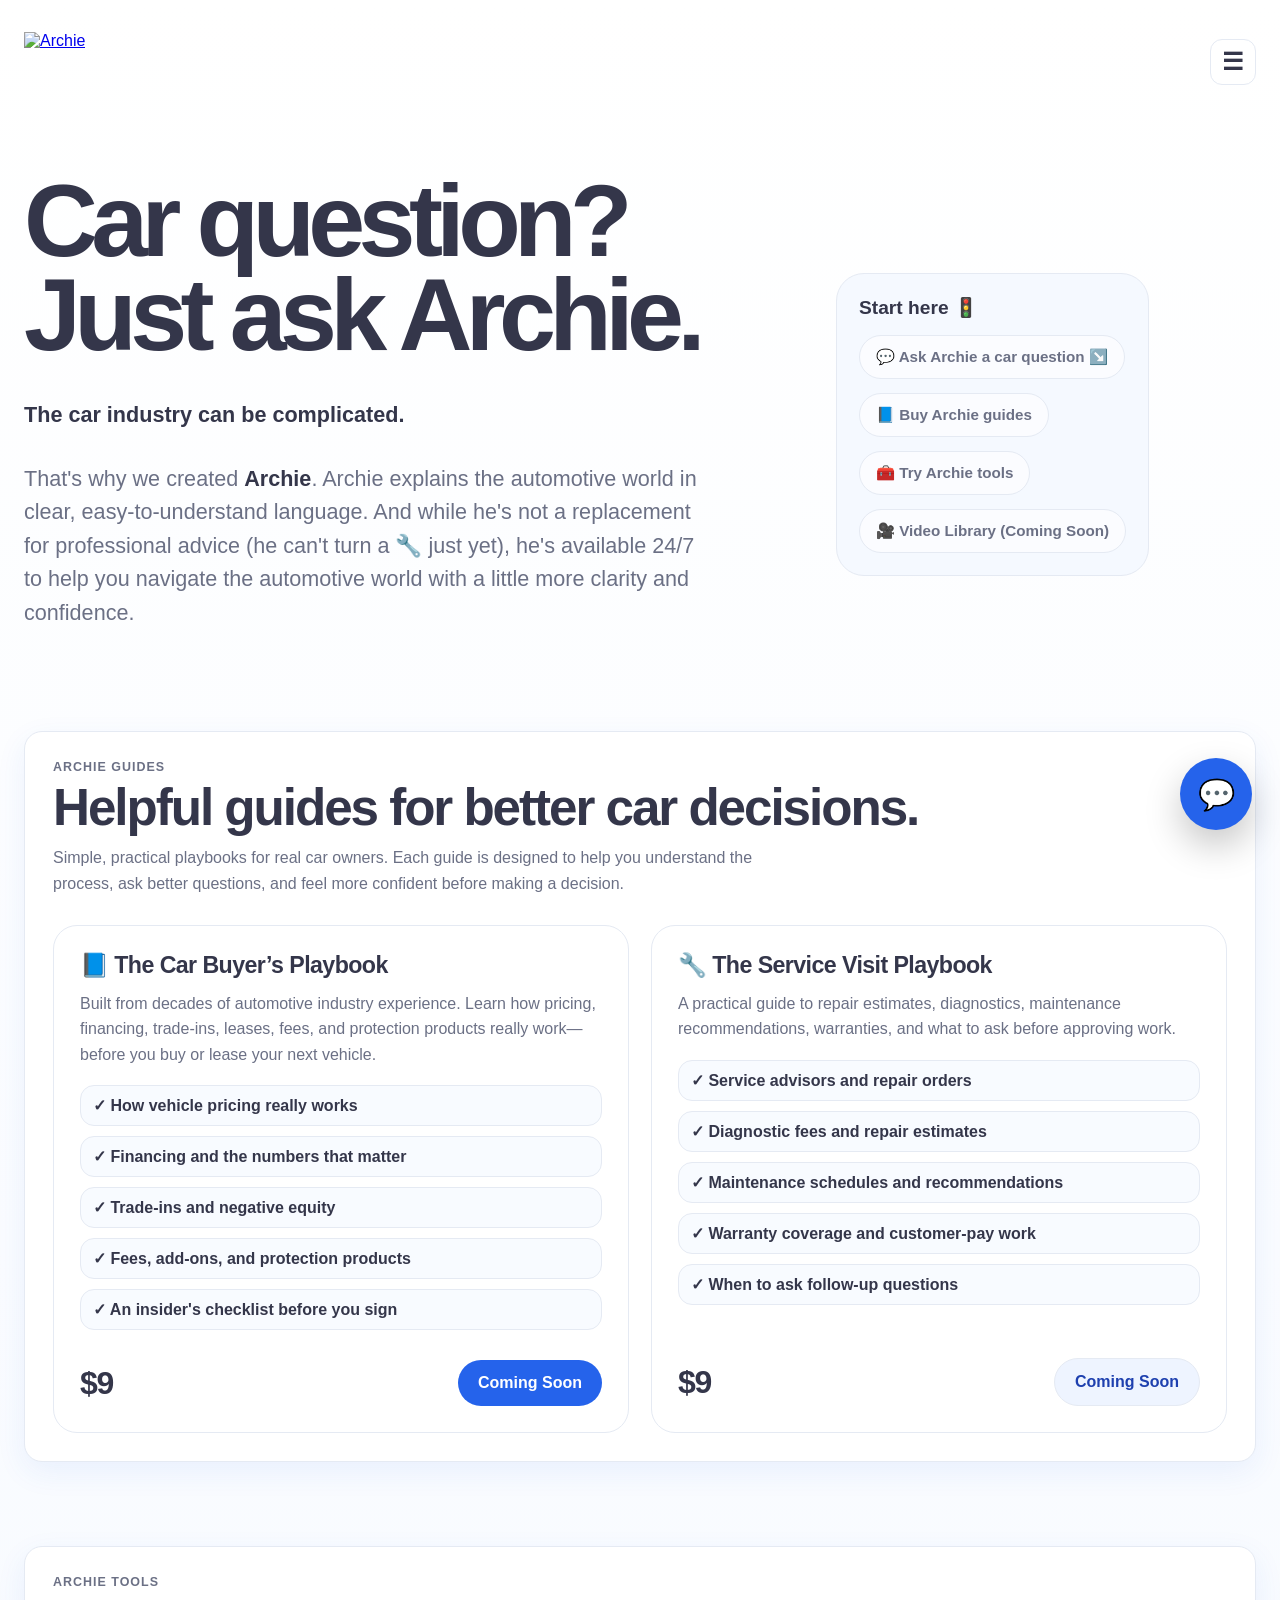
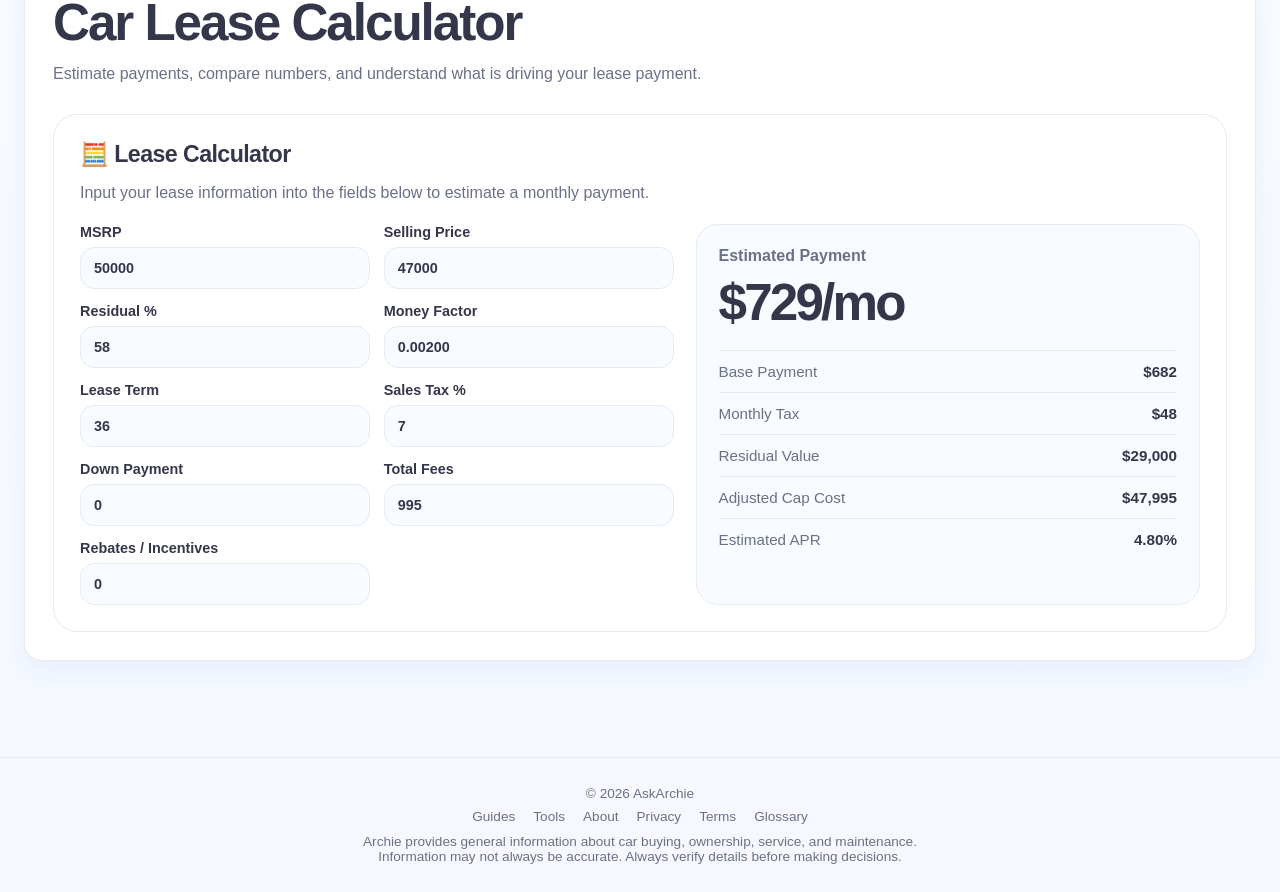
==== commit 8ea3f381: "Update Index.html" ====
--- a/Index.html
+++ b/Index.html
@@ -982,8 +982,8 @@
               </ul>
 
               <div class="guide-footer">
-                <span class="guide-price">$29</span>
-                <a href="#" class="guide-button">Buy Now</a>
+                <span class="guide-price">$9</span>
+                <a href="#" class="guide-button">Coming Soon</a>
               </div>
             </article>
 
@@ -1003,7 +1003,7 @@
               </ul>
 
               <div class="guide-footer">
-                <span class="guide-price">$29</span>
+                <span class="guide-price">$9</span>
                 <a href="#" class="guide-button secondary">Coming Soon</a>
               </div>
             </article>
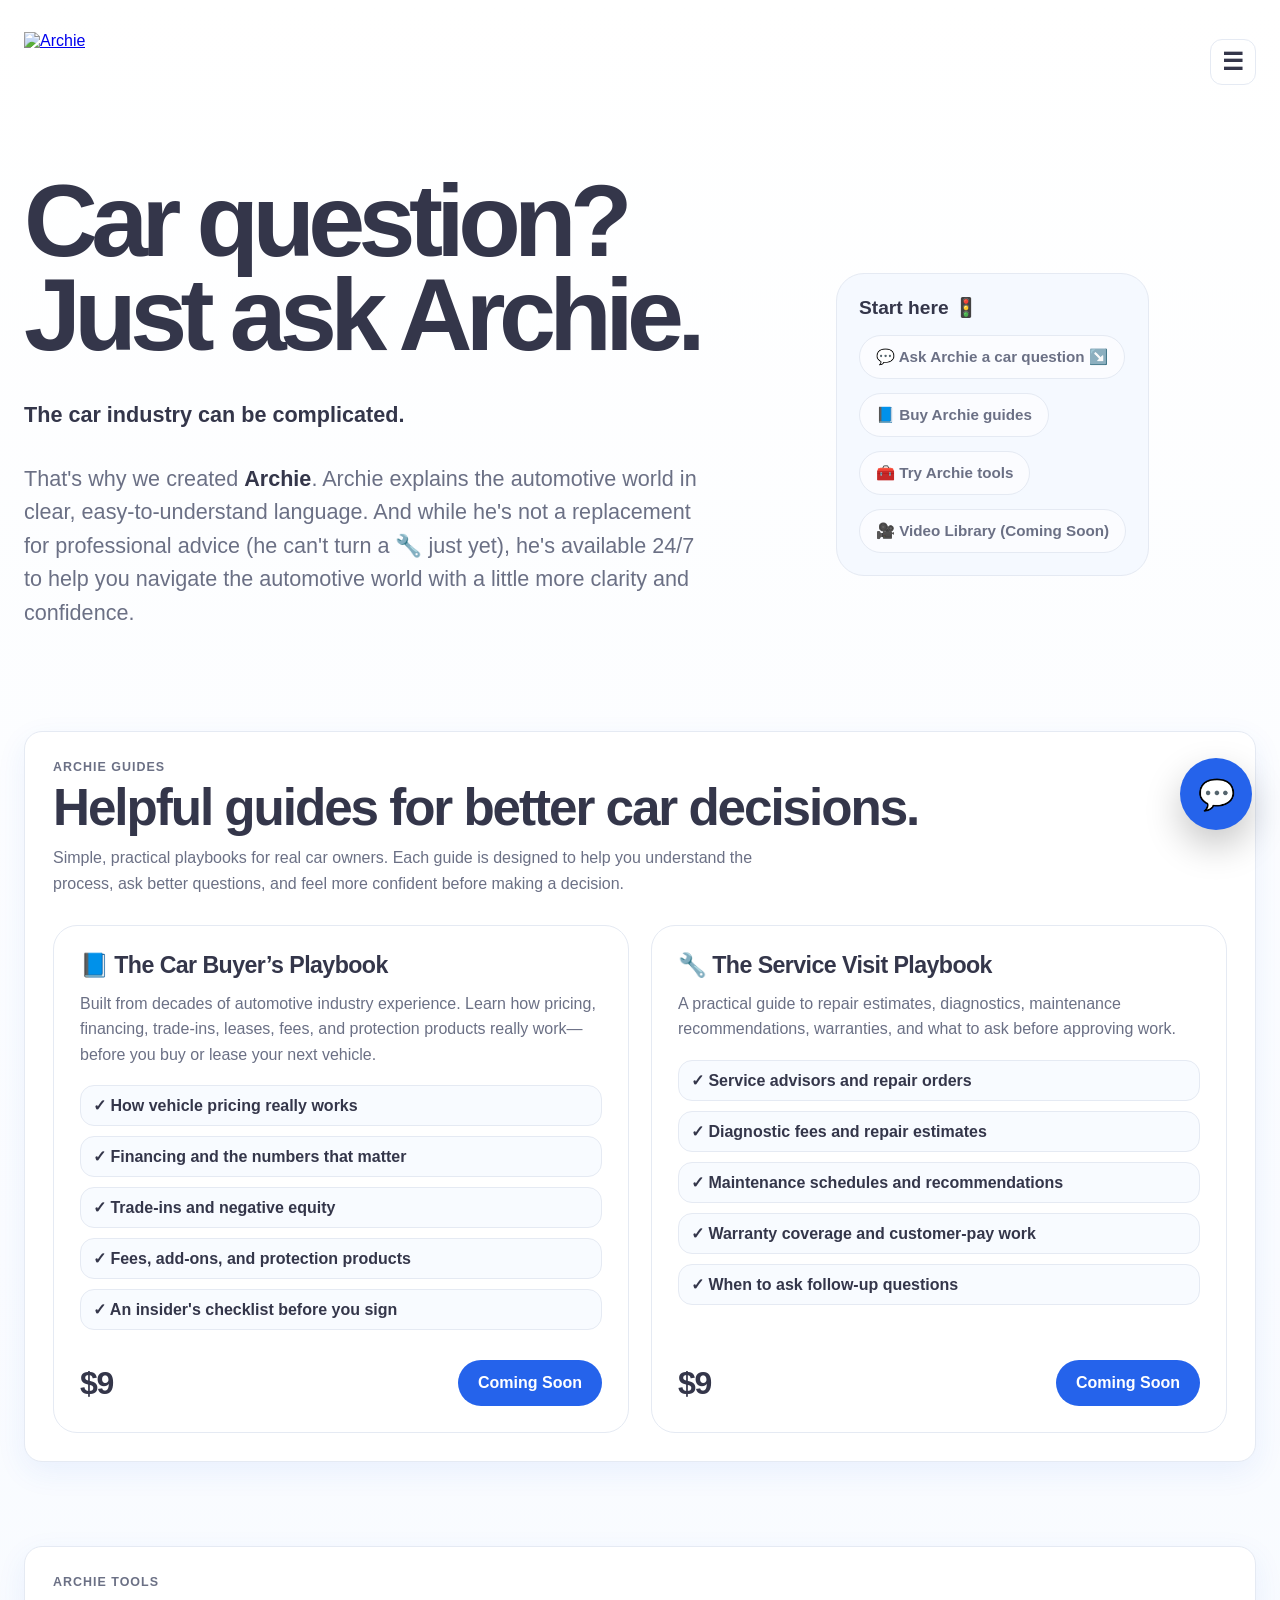
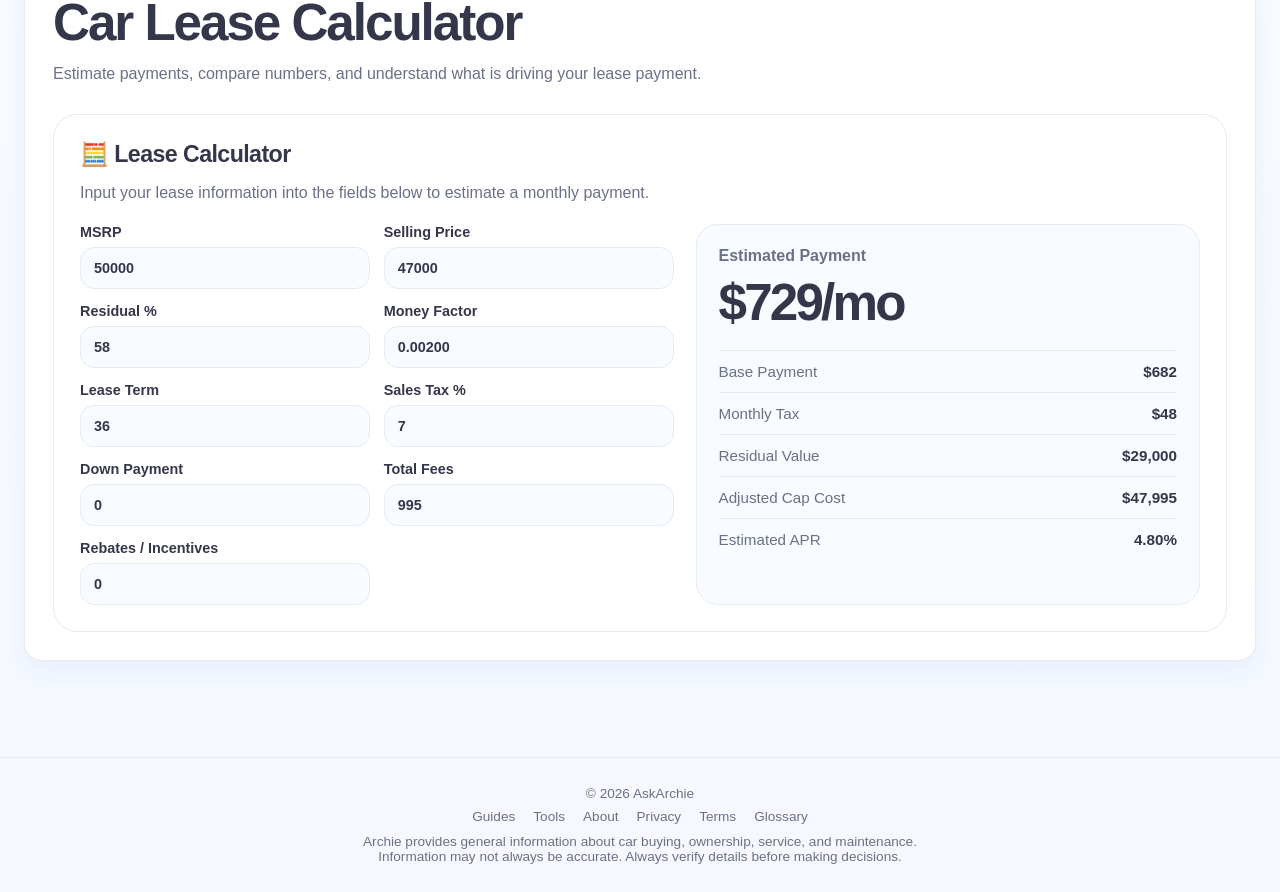
==== commit fc893f62: "Update Index.html" ====
--- a/Index.html
+++ b/Index.html
@@ -1004,7 +1004,7 @@
 
               <div class="guide-footer">
                 <span class="guide-price">$9</span>
-                <a href="#" class="guide-button secondary">Coming Soon</a>
+                <a href="#" class="guide-button">Coming Soon</a>
               </div>
             </article>
           </div>
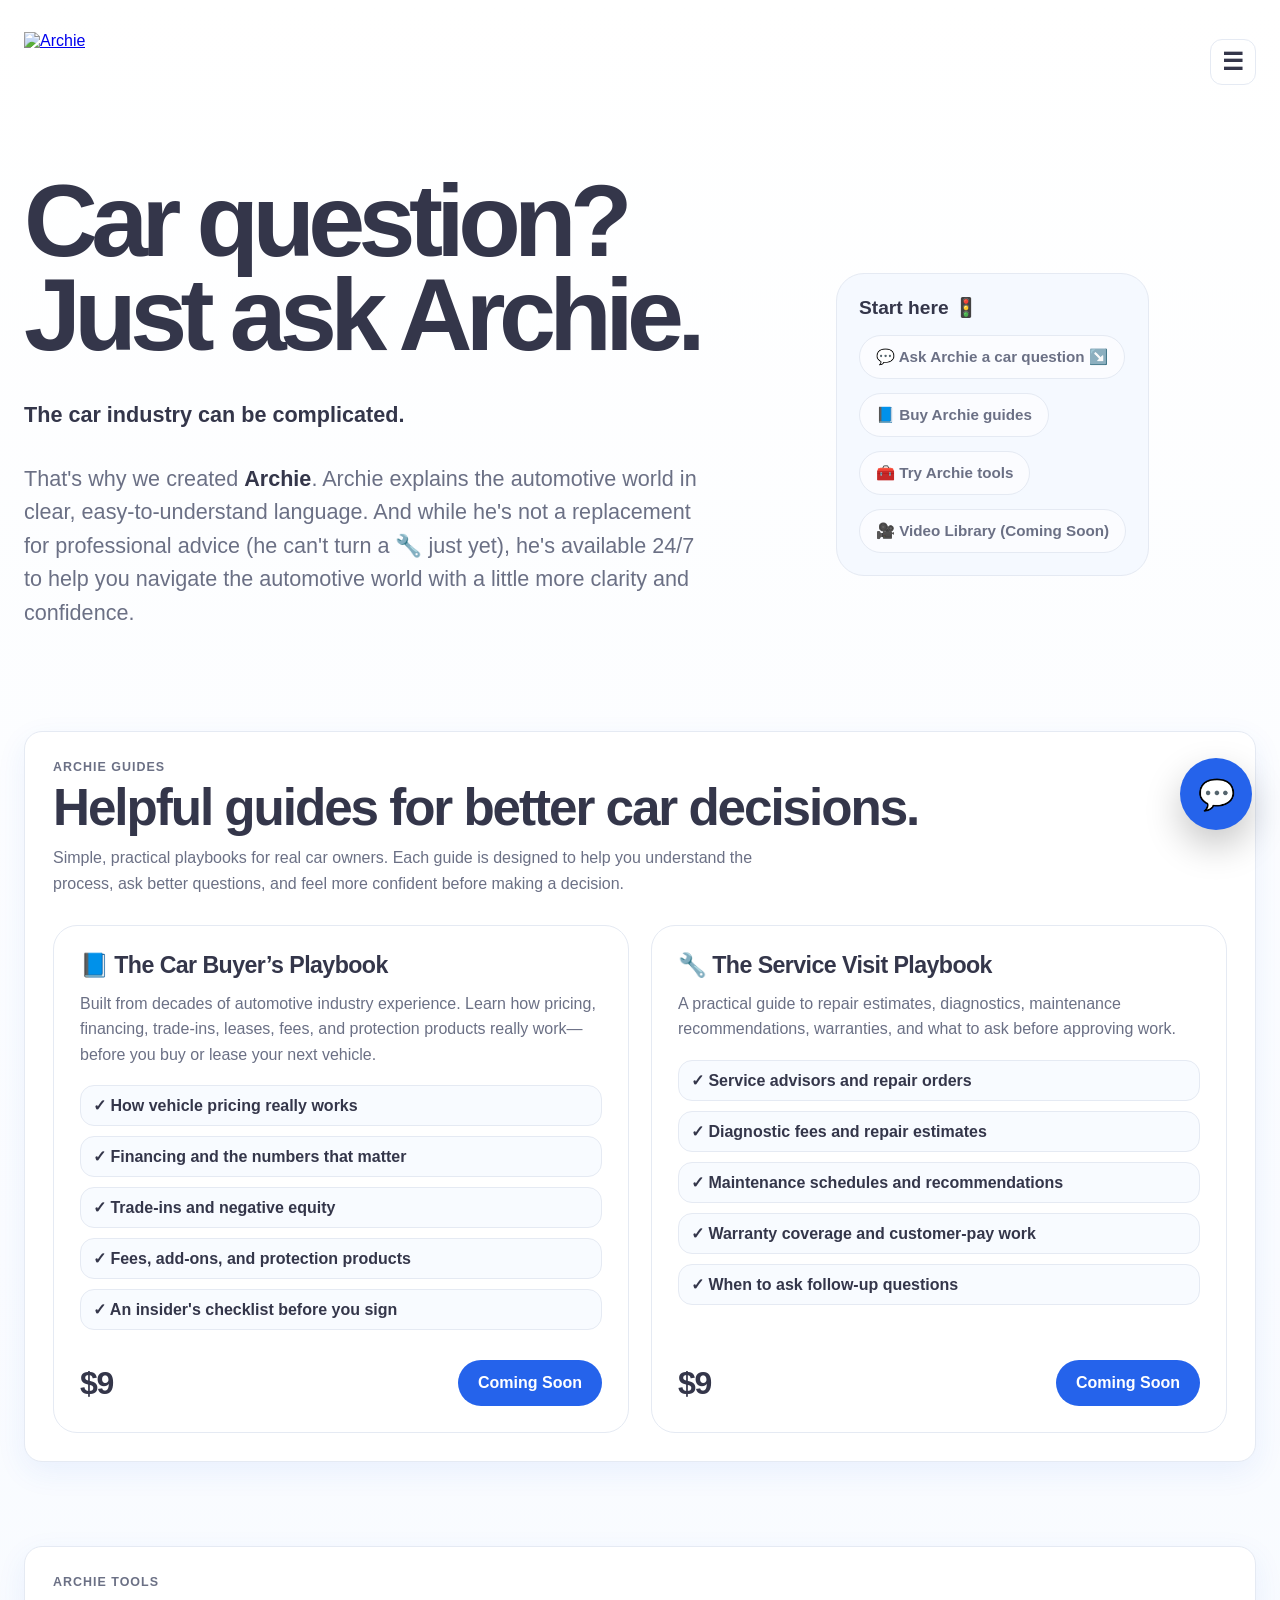
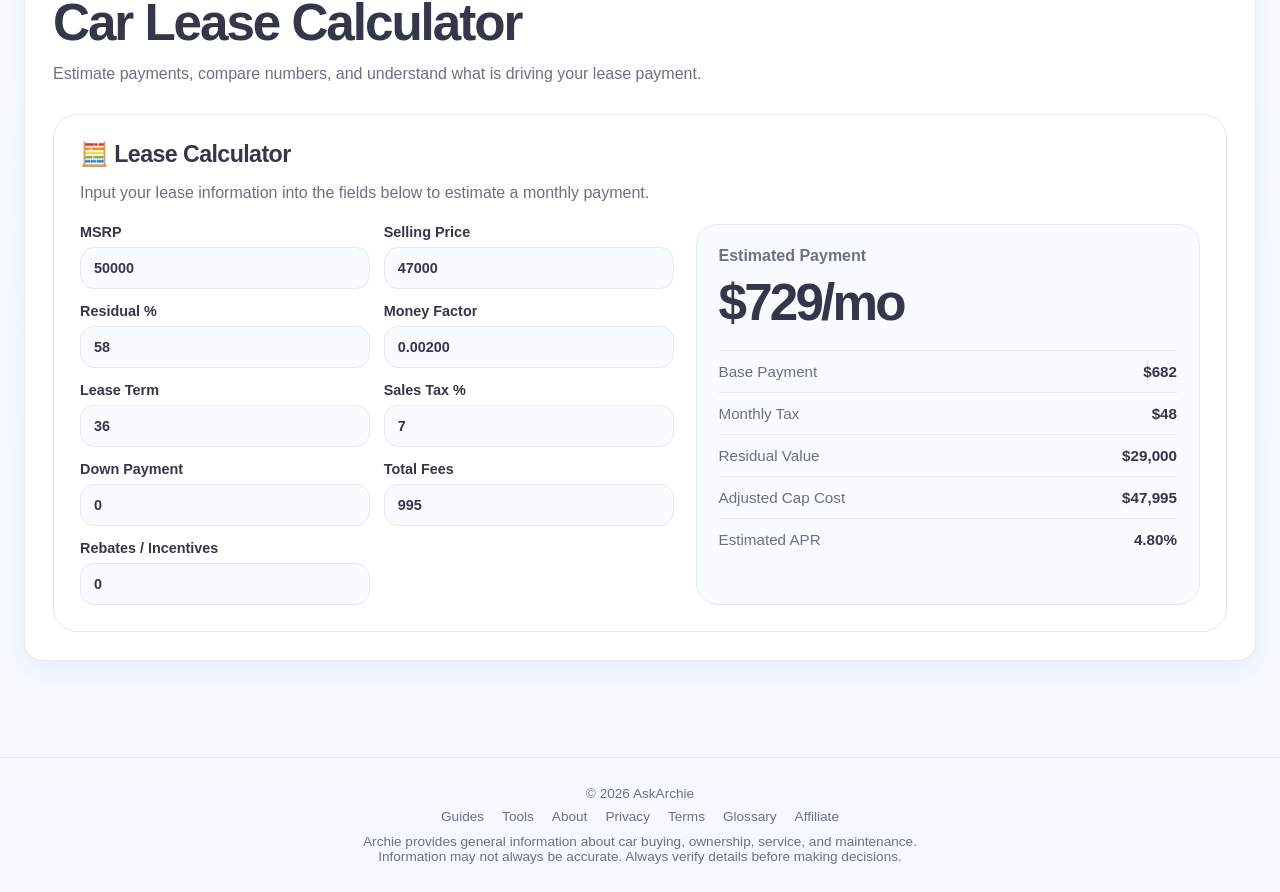
==== commit 9ea1a45b: "Update Index.html Add affiliate disclosure page and footer link" ====
--- a/Index.html
+++ b/Index.html
@@ -1166,6 +1166,7 @@
       <a href="/privacy.html">Privacy</a>
       <a href="/terms.html">Terms</a>
       <a href="/glossary.html">Glossary</a>
+      <a href="/affiliate-disclosure.html">Affiliate</a>
     </div>
 
     <div style="margin-top:10px; max-width:600px; margin-left:auto; margin-right:auto;">
